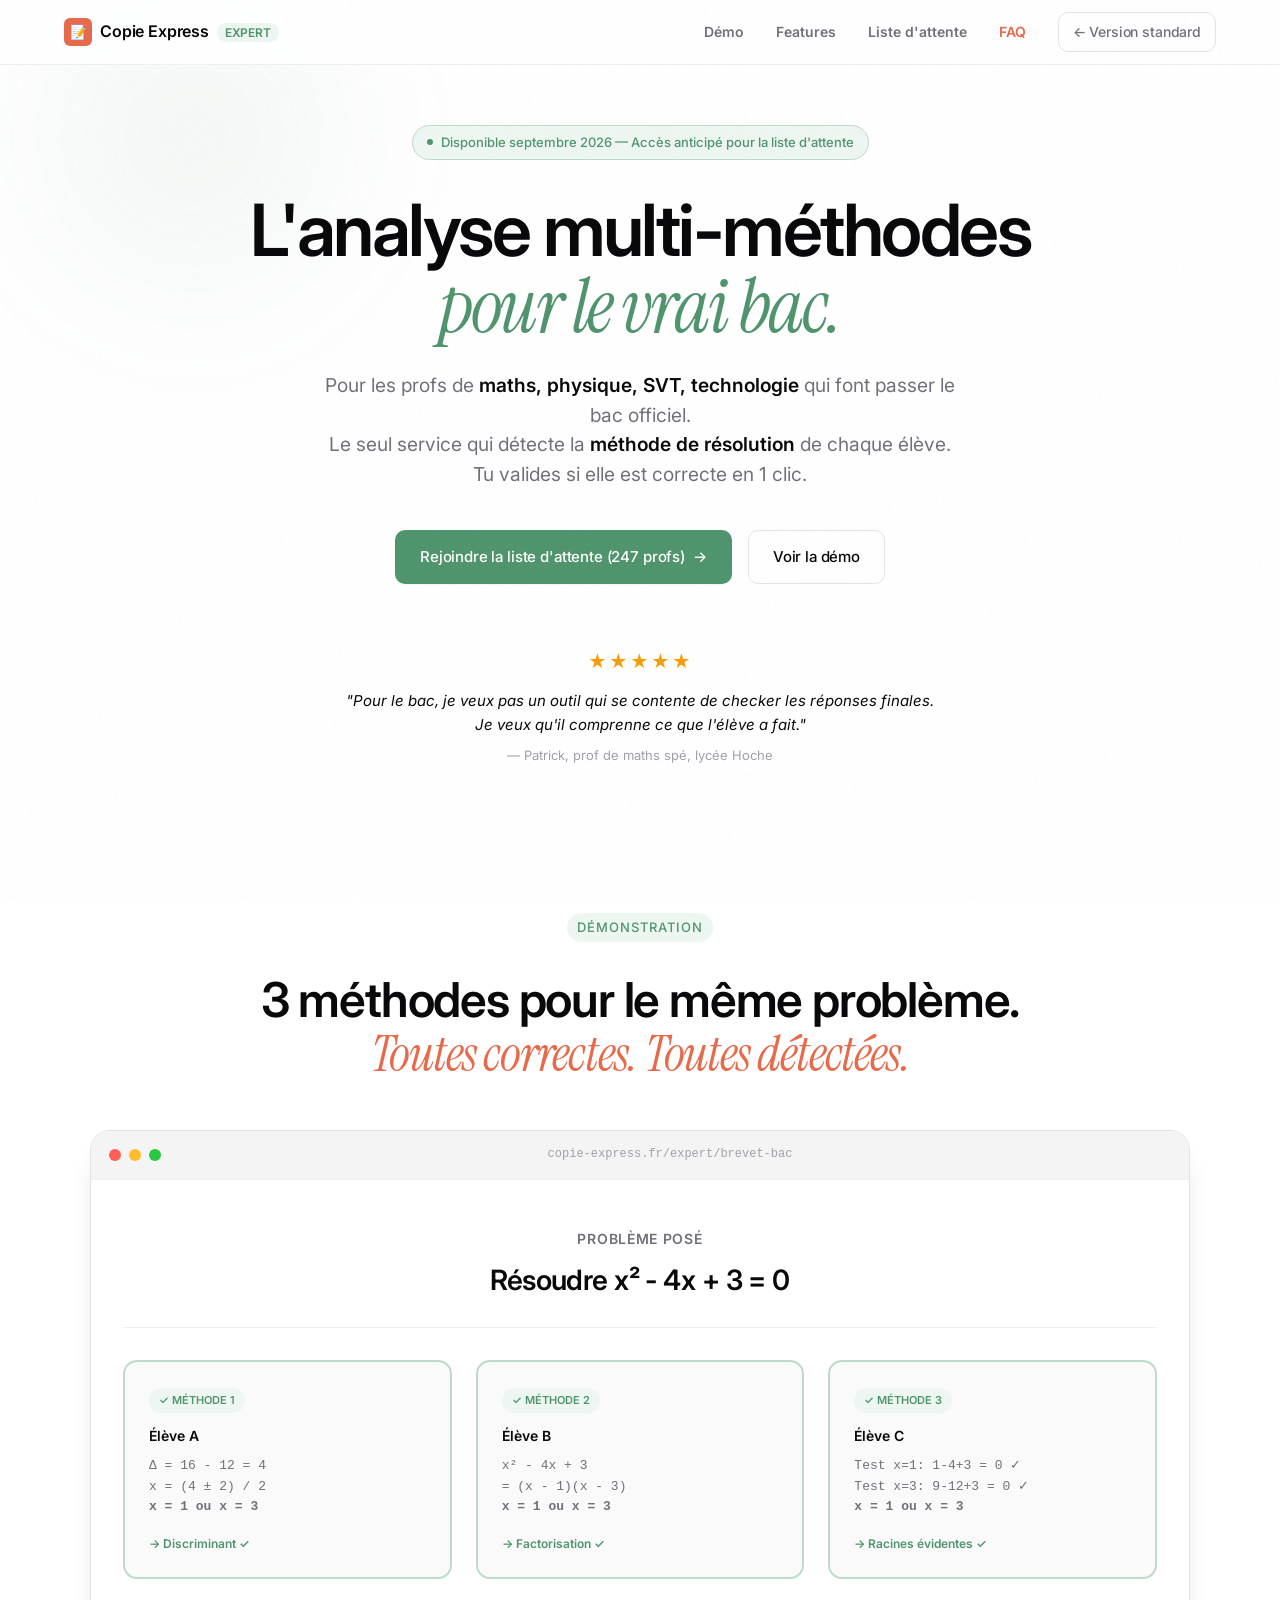
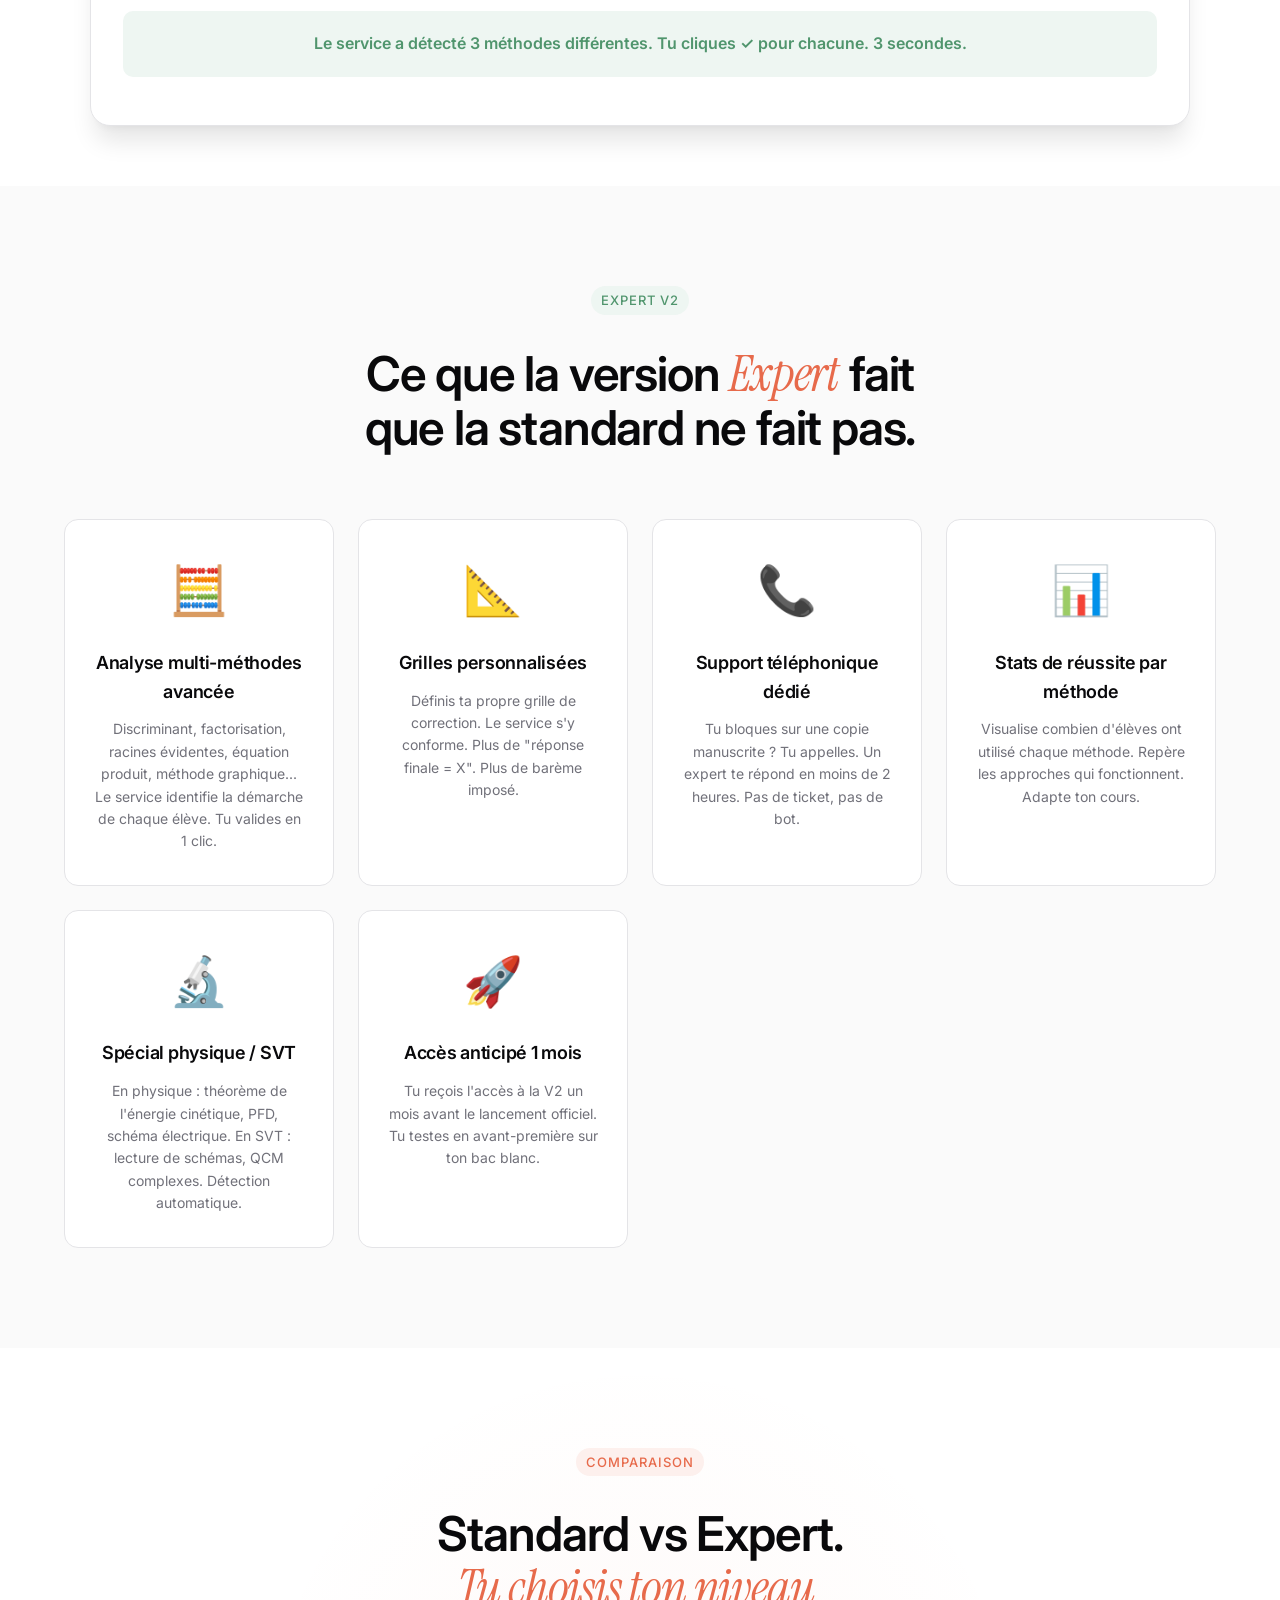
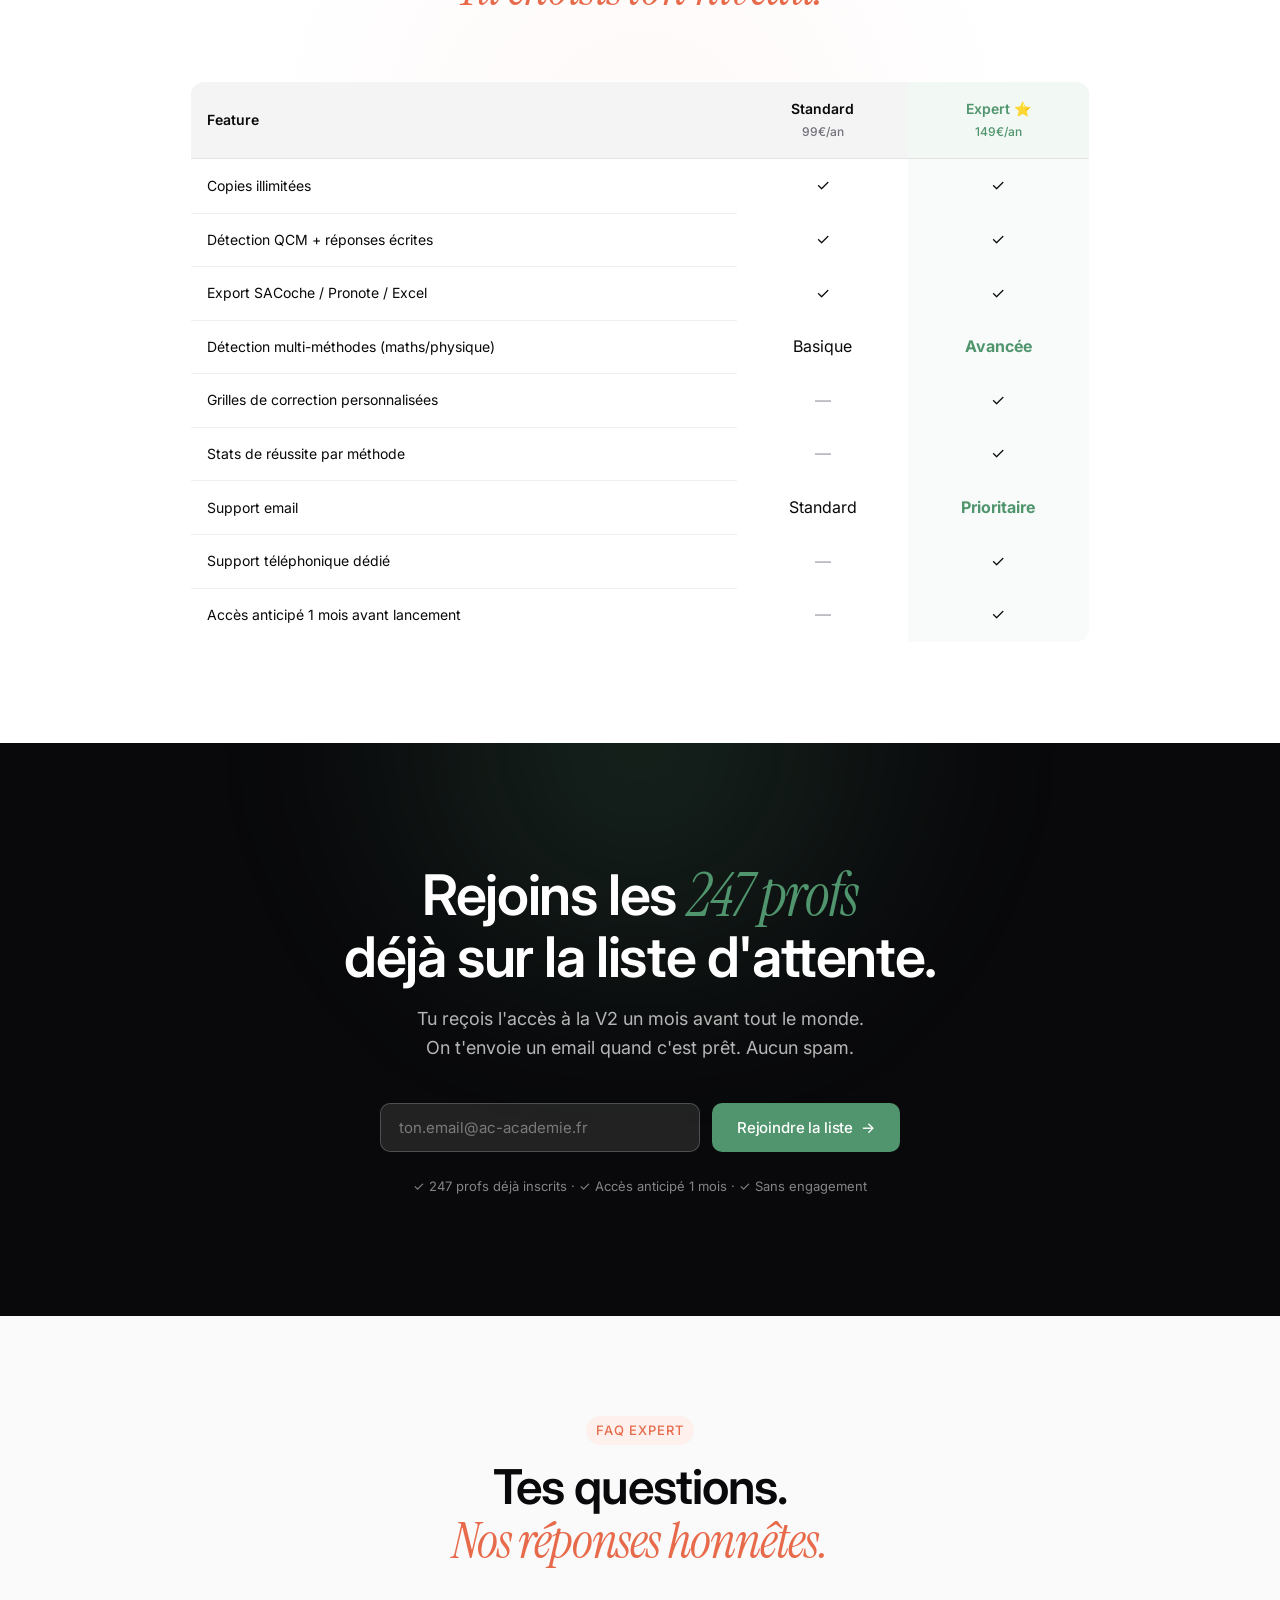
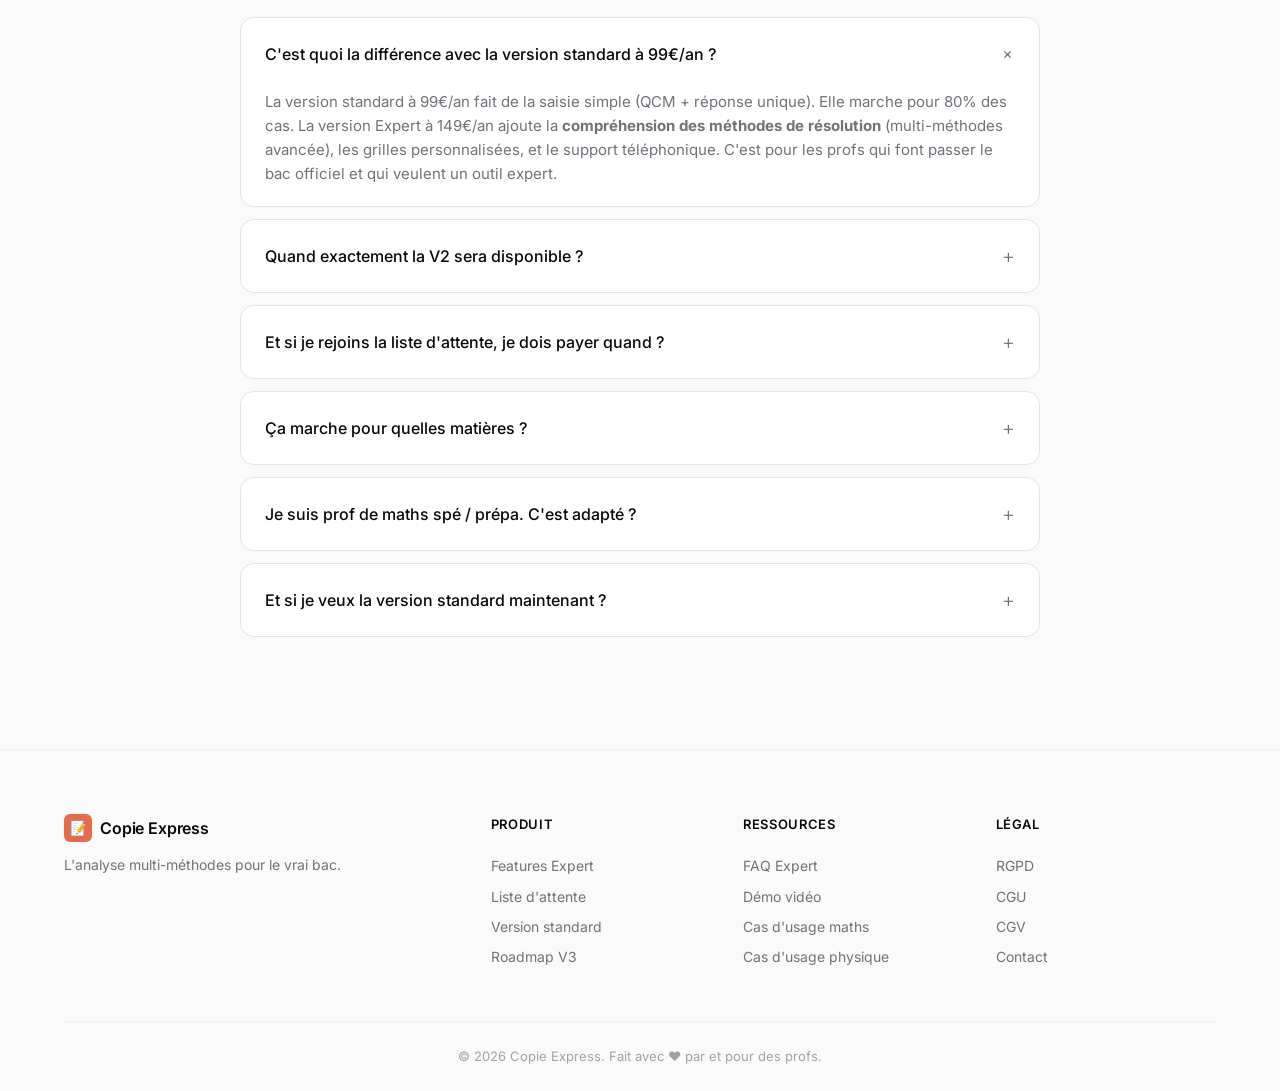
==== docs/expert.html @ bba2b2e8 "VMF complet v2 + LP Expert dédiée (4 points livrés) ## Point 1 — Assets marketing (3 fichiers mis à " ====
<!DOCTYPE html>
<html lang="fr">
<head>
    <meta charset="UTF-8">
    <meta name="viewport" content="width=device-width, initial-scale=1.0">
    <title>Copie Express Expert — Analyse multi-méthodes pour le bac officiel</title>
    <meta name="description" content="L'analyse multi-méthodes pour les profs qui font passer le vrai bac. Disponible septembre 2026. Liste d'attente ouverte.">
    <meta name="theme-color" content="#ffffff">
    <link rel="preconnect" href="https://fonts.googleapis.com">
    <link rel="preconnect" href="https://fonts.gstatic.com" crossorigin>
    <link href="https://fonts.googleapis.com/css2?family=Inter:wght@400;500;600;700&family=Instrument+Serif:ital@0;1&display=swap" rel="stylesheet">
    <link rel="stylesheet" href="styles.css">
</head>
<body>
    <div class="noise-overlay"></div>
    <div class="ambient-glow" style="background: radial-gradient(circle at center, hsl(145 30% 45% / 0.08) 0%, transparent 60%);"></div>

    <!-- ===== NAV ===== -->
    <nav class="nav">
        <div class="container nav-container">
            <a href="index.html" class="nav-logo">
                <span class="logo-mark">📝</span>
                <span>Copie Express <span style="color: hsl(var(--sage)); font-size: 12px; font-weight: 600; padding: 2px 8px; background: hsl(145 30% 95%); border-radius: 999px; margin-left: 4px;">EXPERT</span></span>
            </a>
            <div class="nav-links">
                <a href="#mockup">Démo</a>
                <a href="#features">Features</a>
                <a href="#waitlist">Liste d'attente</a>
                <a href="#faq">FAQ</a>
                <a href="index.html" class="btn btn-secondary btn-sm">← Version standard</a>
            </div>
        </div>
    </nav>

    <!-- ===== HERO ===== -->
    <header class="hero" style="padding: 60px 0 80px;">
        <div class="container">
            <div class="hero-badge reveal" style="background: hsl(145 30% 95%); border-color: hsl(145 30% 80%); color: hsl(var(--sage));">
                <span class="badge-dot" style="background: hsl(var(--sage));"></span>
                <span>Disponible septembre 2026 — Accès anticipé pour la liste d'attente</span>
            </div>

            <h1 class="hero-headline reveal">
                L'analyse multi-méthodes<br>
                <em style="color: hsl(var(--sage));">pour le vrai bac.</em>
            </h1>

            <p class="hero-sub reveal">
                Pour les profs de <strong>maths, physique, SVT, technologie</strong> qui font passer le bac officiel.<br>
                Le seul service qui détecte la <strong>méthode de résolution</strong> de chaque élève.<br>
                Tu valides si elle est correcte en 1 clic.
            </p>

            <div class="hero-actions reveal">
                <a href="#waitlist" class="btn btn-primary btn-lg" style="background: hsl(var(--sage));">
                    Rejoindre la liste d'attente (247 profs)
                    <span class="btn-arrow">→</span>
                </a>
                <a href="#mockup" class="btn btn-secondary btn-lg">
                    Voir la démo
                </a>
            </div>

            <div class="hero-trust reveal">
                <div class="trust-stars">★★★★★</div>
                <p>"Pour le bac, je veux pas un outil qui se contente de checker les réponses finales. Je veux qu'il comprenne ce que l'élève a fait."</p>
                <p class="trust-author">— Patrick, prof de maths spé, lycée Hoche</p>
            </div>
        </div>
    </header>

    <!-- ===== MOCKUP MULTI-MÉTHODES ===== -->
    <section id="mockup" class="hero-visual-section" style="padding: 60px 0;">
        <div class="container">
            <div style="text-align: center; margin-bottom: 48px;">
                <span class="section-label reveal" style="background: hsl(145 30% 95%); color: hsl(var(--sage));">Démonstration</span>
                <h2 class="section-headline reveal" style="margin: 16px auto 0; max-width: 800px;">
                    3 méthodes pour le même problème.<br>
                    <em>Toutes correctes. Toutes détectées.</em>
                </h2>
            </div>

            <!-- Mockup window comparant 3 copies -->
            <div class="reveal" style="max-width: 1100px; margin: 0 auto; background: hsl(var(--bg)); border: 1px solid hsl(var(--border)); border-radius: var(--radius-xl); overflow: hidden; box-shadow: var(--shadow-xl); position: relative;">
                <div class="mockup-bar">
                    <span class="mockup-dot red"></span>
                    <span class="mockup-dot yellow"></span>
                    <span class="mockup-dot green"></span>
                    <span class="mockup-url">copie-express.fr/expert/brevet-bac</span>
                </div>

                <div style="padding: 48px 32px;">
                    <div style="text-align: center; margin-bottom: 32px; padding-bottom: 24px; border-bottom: 1px solid hsl(var(--border-muted));">
                        <div style="font-size: 14px; color: hsl(var(--fg-muted)); margin-bottom: 8px; text-transform: uppercase; letter-spacing: 0.05em; font-weight: 600;">Problème posé</div>
                        <div style="font-size: 28px; font-weight: 600; color: hsl(var(--fg)); letter-spacing: -0.02em;">Résoudre x² - 4x + 3 = 0</div>
                    </div>

                    <div style="display: grid; grid-template-columns: repeat(3, 1fr); gap: 24px;">
                        <!-- Méthode 1 -->
                        <div style="padding: 24px; background: hsl(var(--bg-subtle)); border-radius: var(--radius-lg); border: 2px solid hsl(145 30% 80%);">
                            <div style="display: inline-block; font-size: 11px; font-weight: 600; color: hsl(var(--sage)); background: hsl(145 30% 95%); padding: 4px 10px; border-radius: 999px; margin-bottom: 12px;">✓ MÉTHODE 1</div>
                            <div style="font-size: 14px; font-weight: 600; color: hsl(var(--fg)); margin-bottom: 8px;">Élève A</div>
                            <div style="font-family: 'SF Mono', monospace; font-size: 13px; color: hsl(var(--fg-muted)); line-height: 1.6; margin-bottom: 16px;">
                                Δ = 16 - 12 = 4<br>
                                x = (4 ± 2) / 2<br>
                                <strong>x = 1 ou x = 3</strong>
                            </div>
                            <div style="font-size: 12px; color: hsl(var(--sage)); font-weight: 600;">→ Discriminant ✓</div>
                        </div>

                        <!-- Méthode 2 -->
                        <div style="padding: 24px; background: hsl(var(--bg-subtle)); border-radius: var(--radius-lg); border: 2px solid hsl(145 30% 80%);">
                            <div style="display: inline-block; font-size: 11px; font-weight: 600; color: hsl(var(--sage)); background: hsl(145 30% 95%); padding: 4px 10px; border-radius: 999px; margin-bottom: 12px;">✓ MÉTHODE 2</div>
                            <div style="font-size: 14px; font-weight: 600; color: hsl(var(--fg)); margin-bottom: 8px;">Élève B</div>
                            <div style="font-family: 'SF Mono', monospace; font-size: 13px; color: hsl(var(--fg-muted)); line-height: 1.6; margin-bottom: 16px;">
                                x² - 4x + 3<br>
                                = (x - 1)(x - 3)<br>
                                <strong>x = 1 ou x = 3</strong>
                            </div>
                            <div style="font-size: 12px; color: hsl(var(--sage)); font-weight: 600;">→ Factorisation ✓</div>
                        </div>

                        <!-- Méthode 3 -->
                        <div style="padding: 24px; background: hsl(var(--bg-subtle)); border-radius: var(--radius-lg); border: 2px solid hsl(145 30% 80%);">
                            <div style="display: inline-block; font-size: 11px; font-weight: 600; color: hsl(var(--sage)); background: hsl(145 30% 95%); padding: 4px 10px; border-radius: 999px; margin-bottom: 12px;">✓ MÉTHODE 3</div>
                            <div style="font-size: 14px; font-weight: 600; color: hsl(var(--fg)); margin-bottom: 8px;">Élève C</div>
                            <div style="font-family: 'SF Mono', monospace; font-size: 13px; color: hsl(var(--fg-muted)); line-height: 1.6; margin-bottom: 16px;">
                                Test x=1: 1-4+3 = 0 ✓<br>
                                Test x=3: 9-12+3 = 0 ✓<br>
                                <strong>x = 1 ou x = 3</strong>
                            </div>
                            <div style="font-size: 12px; color: hsl(var(--sage)); font-weight: 600;">→ Racines évidentes ✓</div>
                        </div>
                    </div>

                    <div style="text-align: center; margin-top: 32px; padding: 20px; background: hsl(145 30% 95%); border-radius: var(--radius); color: hsl(var(--sage)); font-weight: 600;">
                        Le service a détecté 3 méthodes différentes. Tu cliques ✓ pour chacune. 3 secondes.
                    </div>
                </div>
            </div>
        </div>
    </section>

    <!-- ===== FEATURES EXPERT ===== -->
    <section id="features" class="benefits" style="background: hsl(var(--bg-subtle));">
        <div class="container">
            <div style="text-align: center; margin-bottom: 64px;">
                <span class="section-label reveal" style="background: hsl(145 30% 95%); color: hsl(var(--sage));">Expert V2</span>
                <h2 class="section-headline reveal" style="margin: 16px auto 0;">
                    Ce que la version <em>Expert</em> fait<br>
                    que la standard ne fait pas.
                </h2>
            </div>

            <div class="benefits-grid">
                <div class="benefit-card reveal">
                    <div class="benefit-emoji">🧮</div>
                    <h3>Analyse multi-méthodes avancée</h3>
                    <p>Discriminant, factorisation, racines évidentes, équation produit, méthode graphique... Le service identifie la démarche de chaque élève. Tu valides en 1 clic.</p>
                </div>

                <div class="benefit-card reveal">
                    <div class="benefit-emoji">📐</div>
                    <h3>Grilles personnalisées</h3>
                    <p>Définis ta propre grille de correction. Le service s'y conforme. Plus de "réponse finale = X". Plus de barème imposé.</p>
                </div>

                <div class="benefit-card reveal">
                    <div class="benefit-emoji">📞</div>
                    <h3>Support téléphonique dédié</h3>
                    <p>Tu bloques sur une copie manuscrite ? Tu appelles. Un expert te répond en moins de 2 heures. Pas de ticket, pas de bot.</p>
                </div>

                <div class="benefit-card reveal">
                    <div class="benefit-emoji">📊</div>
                    <h3>Stats de réussite par méthode</h3>
                    <p>Visualise combien d'élèves ont utilisé chaque méthode. Repère les approches qui fonctionnent. Adapte ton cours.</p>
                </div>

                <div class="benefit-card reveal">
                    <div class="benefit-emoji">🔬</div>
                    <h3>Spécial physique / SVT</h3>
                    <p>En physique : théorème de l'énergie cinétique, PFD, schéma électrique. En SVT : lecture de schémas, QCM complexes. Détection automatique.</p>
                </div>

                <div class="benefit-card reveal">
                    <div class="benefit-emoji">🚀</div>
                    <h3>Accès anticipé 1 mois</h3>
                    <p>Tu reçois l'accès à la V2 un mois avant le lancement officiel. Tu testes en avant-première sur ton bac blanc.</p>
                </div>
            </div>
        </div>
    </section>

    <!-- ===== COMPARAISON ===== -->
    <section class="pricing" style="background: hsl(var(--bg));">
        <div class="container">
            <div style="text-align: center; margin-bottom: 64px;">
                <span class="section-label reveal">Comparaison</span>
                <h2 class="section-headline reveal" style="margin: 16px auto 0;">
                    Standard vs Expert.<br>
                    <em>Tu choisis ton niveau.</em>
                </h2>
            </div>

            <div style="max-width: 900px; margin: 0 auto; overflow-x: auto;">
                <table style="width: 100%; border-collapse: collapse; background: hsl(var(--bg)); border: 1px solid hsl(var(--border)); border-radius: var(--radius-lg); overflow: hidden;">
                    <thead>
                        <tr style="background: hsl(var(--bg-muted));">
                            <th style="padding: 16px; text-align: left; font-size: 14px; font-weight: 600; color: hsl(var(--fg)); border-bottom: 1px solid hsl(var(--border));">Feature</th>
                            <th style="padding: 16px; text-align: center; font-size: 14px; font-weight: 600; color: hsl(var(--fg)); border-bottom: 1px solid hsl(var(--border));">Standard<br><span style="font-size: 12px; color: hsl(var(--fg-muted)); font-weight: 500;">99€/an</span></th>
                            <th style="padding: 16px; text-align: center; font-size: 14px; font-weight: 600; color: hsl(var(--sage)); background: hsl(145 30% 96%); border-bottom: 1px solid hsl(var(--border));">Expert ⭐<br><span style="font-size: 12px; color: hsl(var(--sage)); font-weight: 500;">149€/an</span></th>
                        </tr>
                    </thead>
                    <tbody>
                        <tr><td style="padding: 14px 16px; font-size: 14px; border-bottom: 1px solid hsl(var(--border-muted));">Copies illimitées</td><td style="padding: 14px 16px; text-align: center;">✓</td><td style="padding: 14px 16px; text-align: center; background: hsl(145 30% 98%);">✓</td></tr>
                        <tr><td style="padding: 14px 16px; font-size: 14px; border-bottom: 1px solid hsl(var(--border-muted));">Détection QCM + réponses écrites</td><td style="padding: 14px 16px; text-align: center;">✓</td><td style="padding: 14px 16px; text-align: center; background: hsl(145 30% 98%);">✓</td></tr>
                        <tr><td style="padding: 14px 16px; font-size: 14px; border-bottom: 1px solid hsl(var(--border-muted));">Export SACoche / Pronote / Excel</td><td style="padding: 14px 16px; text-align: center;">✓</td><td style="padding: 14px 16px; text-align: center; background: hsl(145 30% 98%);">✓</td></tr>
                        <tr><td style="padding: 14px 16px; font-size: 14px; border-bottom: 1px solid hsl(var(--border-muted));">Détection multi-méthodes (maths/physique)</td><td style="padding: 14px 16px; text-align: center;">Basique</td><td style="padding: 14px 16px; text-align: center; background: hsl(145 30% 98%);"><strong style="color: hsl(var(--sage));">Avancée</strong></td></tr>
                        <tr><td style="padding: 14px 16px; font-size: 14px; border-bottom: 1px solid hsl(var(--border-muted));">Grilles de correction personnalisées</td><td style="padding: 14px 16px; text-align: center; color: hsl(var(--fg-subtle));">—</td><td style="padding: 14px 16px; text-align: center; background: hsl(145 30% 98%);">✓</td></tr>
                        <tr><td style="padding: 14px 16px; font-size: 14px; border-bottom: 1px solid hsl(var(--border-muted));">Stats de réussite par méthode</td><td style="padding: 14px 16px; text-align: center; color: hsl(var(--fg-subtle));">—</td><td style="padding: 14px 16px; text-align: center; background: hsl(145 30% 98%);">✓</td></tr>
                        <tr><td style="padding: 14px 16px; font-size: 14px; border-bottom: 1px solid hsl(var(--border-muted));">Support email</td><td style="padding: 14px 16px; text-align: center;">Standard</td><td style="padding: 14px 16px; text-align: center; background: hsl(145 30% 98%);"><strong style="color: hsl(var(--sage));">Prioritaire</strong></td></tr>
                        <tr><td style="padding: 14px 16px; font-size: 14px; border-bottom: 1px solid hsl(var(--border-muted));">Support téléphonique dédié</td><td style="padding: 14px 16px; text-align: center; color: hsl(var(--fg-subtle));">—</td><td style="padding: 14px 16px; text-align: center; background: hsl(145 30% 98%);">✓</td></tr>
                        <tr><td style="padding: 14px 16px; font-size: 14px;">Accès anticipé 1 mois avant lancement</td><td style="padding: 14px 16px; text-align: center; color: hsl(var(--fg-subtle));">—</td><td style="padding: 14px 16px; text-align: center; background: hsl(145 30% 98%);">✓</td></tr>
                    </tbody>
                </table>
            </div>
        </div>
    </section>

    <!-- ===== WAITLIST ===== -->
    <section id="waitlist" class="final-cta" style="background: hsl(var(--fg));">
        <div class="cta-glow" style="background: radial-gradient(circle, hsl(var(--sage) / 0.2) 0%, transparent 60%);"></div>
        <div class="container">
            <h2 class="reveal" style="color: hsl(var(--bg));">
                Rejoins les <em style="color: hsl(var(--sage));">247 profs</em><br>
                déjà sur la liste d'attente.
            </h2>
            <p class="cta-sub reveal">
                Tu reçois l'accès à la V2 un mois avant tout le monde.<br>
                On t'envoie un email quand c'est prêt. Aucun spam.
            </p>

            <form class="cta-form reveal" novalidate>
                <input
                    type="email"
                    class="cta-input"
                    placeholder="ton.email@ac-academie.fr"
                    required
                    autocomplete="email"
                >
                <button type="submit" class="btn btn-primary btn-lg" style="background: hsl(var(--sage)); color: white;">
                    Rejoindre la liste
                    <span class="btn-arrow">→</span>
                </button>
            </form>

            <p class="cta-note reveal">
                ✓ 247 profs déjà inscrits · ✓ Accès anticipé 1 mois · ✓ Sans engagement
            </p>
        </div>
    </section>

    <!-- ===== FAQ ===== -->
    <section id="faq" class="faq">
        <div class="container">
            <div style="text-align: center;">
                <span class="section-label reveal">FAQ Expert</span>
                <h2 class="section-headline reveal" style="margin-left: auto; margin-right: auto;">
                    Tes questions.<br>
                    <em>Nos réponses honnêtes.</em>
                </h2>
            </div>

            <div class="faq-list">
                <details class="faq-item reveal" open>
                    <summary>
                        <span>C'est quoi la différence avec la version standard à 99€/an ?</span>
                        <span class="faq-icon">+</span>
                    </summary>
                    <p>
                        La version standard à 99€/an fait de la saisie simple (QCM + réponse unique). Elle marche pour 80% des cas. La version Expert à 149€/an ajoute la <strong>compréhension des méthodes de résolution</strong> (multi-méthodes avancée), les grilles personnalisées, et le support téléphonique. C'est pour les profs qui font passer le bac officiel et qui veulent un outil expert.
                    </p>
                </details>

                <details class="faq-item reveal">
                    <summary>
                        <span>Quand exactement la V2 sera disponible ?</span>
                        <span class="faq-icon">+</span>
                    </summary>
                    <p>
                        <strong>Septembre 2026.</strong> Si tu rejoins la liste d'attente, tu reçois l'accès un mois avant, soit <strong>août 2026</strong>. Ça te laisse le temps de tester sur ton bac blanc de septembre / ta rentrée.
                    </p>
                </details>

                <details class="faq-item reveal">
                    <summary>
                        <span>Et si je rejoins la liste d'attente, je dois payer quand ?</span>
                        <span class="faq-icon">+</span>
                    </summary>
                    <p>
                        Maintenant : <strong>rien du tout.</strong> Tu rejoins la liste gratuitement. On t'envoie un email quand la V2 est prête. Tu décides à ce moment-là si tu prends l'abonnement Expert à 149€/an ou pas. Aucun paiement avant.
                    </p>
                </details>

                <details class="faq-item reveal">
                    <summary>
                        <span>Ça marche pour quelles matières ?</span>
                        <span class="faq-icon">+</span>
                    </summary>
                    <p>
                        <strong>Mathématiques</strong> (tous niveaux, du collège à prépa) — détection du discriminant, factorisation, racines, identité remarquable, méthode graphique.<br>
                        <strong>Physique</strong> (lycée) — PFD, énergie cinétique, schéma électrique, optique géométrique.<br>
                        <strong>SVT</strong> (collège + lycée) — lecture de schémas, QCM complexes, réponses argumentées.<br>
                        <strong>Technologie</strong> (collège) — schéma technique, organigramme.
                    </p>
                </details>

                <details class="faq-item reveal">
                    <summary>
                        <span>Je suis prof de maths spé / prépa. C'est adapté ?</span>
                        <span class="faq-icon">+</span>
                    </summary>
                    <p>
                        La V2 est conçue pour le bac général et technologique. Pour la prépa, les méthodes sont plus pointues (analyse, algèbre linéaire). On est en train de développer une V3 "Prépa" pour 2027. Si t'es intéressé, mentionne-le dans le champ "Académie" du formulaire.
                    </p>
                </details>

                <details class="faq-item reveal">
                    <summary>
                        <span>Et si je veux la version standard maintenant ?</span>
                        <span class="faq-icon">+</span>
                    </summary>
                    <p>
                        La version standard à 99€/an est <strong>disponible maintenant</strong>. Va sur <a href="index.html" style="color: hsl(var(--accent));">la page principale</a> pour tester 10 copies gratuites.
                    </p>
                </details>
            </div>
        </div>
    </section>

    <!-- ===== FOOTER ===== -->
    <footer class="footer">
        <div class="container">
            <div class="footer-container">
                <div class="footer-brand">
                    <a href="index.html" class="nav-logo">
                        <span class="logo-mark">📝</span>
                        <span>Copie Express</span>
                    </a>
                    <p>L'analyse multi-méthodes pour le vrai bac.</p>
                </div>

                <div class="footer-links">
                    <div>
                        <h4>Produit</h4>
                        <a href="#features">Features Expert</a>
                        <a href="#waitlist">Liste d'attente</a>
                        <a href="index.html">Version standard</a>
                        <a href="#">Roadmap V3</a>
                    </div>
                    <div>
                        <h4>Ressources</h4>
                        <a href="#faq">FAQ Expert</a>
                        <a href="#">Démo vidéo</a>
                        <a href="#">Cas d'usage maths</a>
                        <a href="#">Cas d'usage physique</a>
                    </div>
                    <div>
                        <h4>Légal</h4>
                        <a href="#">RGPD</a>
                        <a href="#">CGU</a>
                        <a href="#">CGV</a>
                        <a href="#">Contact</a>
                    </div>
                </div>
            </div>

            <div class="footer-bottom">
                <p>© 2026 Copie Express. Fait avec ❤️ par et pour des profs.</p>
            </div>
        </div>
    </footer>

    <script src="script.js"></script>
</body>
</html>
---- docs/styles.css ----
/* ============================================
   Copie Express — Landing Page
   Design system: shadcn/ui (zinc + Inter + Instrument Serif)
   Premium effects: scroll reveals, noise, radial glows, hover lift
   ============================================ */

:root {
  /* shadcn zinc palette */
  --bg: 0 0% 100%;
  --bg-subtle: 0 0% 98%;
  --bg-muted: 240 5% 96%;
  --border: 240 6% 90%;
  --border-muted: 240 5% 94%;
  --fg: 240 10% 4%;
  --fg-muted: 240 4% 46%;
  --fg-subtle: 240 5% 65%;

  /* Accent — warm, human, feminine (sophisticated cream/rose) */
  --accent: 12 76% 60%;
  --accent-hover: 12 76% 50%;
  --accent-fg: 0 0% 100%;
  --accent-soft: 12 76% 96%;
  --accent-glow: 12 76% 60% / 0.2;

  /* Secondary — sage green for "we got you" feel */
  --sage: 145 30% 45%;
  --sage-soft: 145 30% 95%;

  /* Radii */
  --radius-sm: 6px;
  --radius: 10px;
  --radius-lg: 14px;
  --radius-xl: 20px;

  /* Shadows */
  --shadow-sm: 0 1px 2px 0 rgb(0 0 0 / 0.05);
  --shadow: 0 1px 3px 0 rgb(0 0 0 / 0.08), 0 1px 2px -1px rgb(0 0 0 / 0.06);
  --shadow-md: 0 4px 6px -1px rgb(0 0 0 / 0.08), 0 2px 4px -2px rgb(0 0 0 / 0.05);
  --shadow-lg: 0 10px 15px -3px rgb(0 0 0 / 0.08), 0 4px 6px -4px rgb(0 0 0 / 0.05);
  --shadow-xl: 0 20px 25px -5px rgb(0 0 0 / 0.1), 0 8px 10px -6px rgb(0 0 0 / 0.05);

  /* Motion */
  --ease: cubic-bezier(0.16, 1, 0.3, 1);
  --dur-fast: 150ms;
  --dur: 300ms;
  --dur-slow: 600ms;
}

* {
  box-sizing: border-box;
  margin: 0;
  padding: 0;
}

html {
  scroll-behavior: smooth;
}

body {
  font-family: 'Inter', -apple-system, BlinkMacSystemFont, 'Segoe UI', sans-serif;
  font-size: 16px;
  line-height: 1.6;
  color: hsl(var(--fg));
  background: hsl(var(--bg));
  -webkit-font-smoothing: antialiased;
  -moz-osx-font-smoothing: grayscale;
  overflow-x: hidden;
}

em {
  font-family: 'Instrument Serif', serif;
  font-style: italic;
  font-weight: 400;
}

.container {
  max-width: 1200px;
  margin: 0 auto;
  padding: 0 24px;
  position: relative;
}

/* ============================================
   AMBIENT EFFECTS (noise + glow)
   ============================================ */

.noise-overlay {
  position: fixed;
  inset: 0;
  pointer-events: none;
  z-index: 1000;
  opacity: 0.025;
  background-image: url("data:image/svg+xml,%3Csvg viewBox='0 0 200 200' xmlns='http://www.w3.org/2000/svg'%3E%3Cfilter id='noiseFilter'%3E%3CfeTurbulence type='fractalNoise' baseFrequency='0.9' numOctaves='3' stitchTiles='stitch'/%3E%3C/filter%3E%3Crect width='100%25' height='100%25' filter='url(%23noiseFilter)'/%3E%3C/svg%3E");
  mix-blend-mode: multiply;
}

.ambient-glow {
  position: fixed;
  top: -10%;
  left: -10%;
  width: 50%;
  height: 50%;
  background: radial-gradient(circle at center, hsl(var(--accent) / 0.08) 0%, transparent 60%);
  pointer-events: none;
  z-index: -1;
  filter: blur(40px);
}

/* ============================================
   NAV
   ============================================ */

.nav {
  position: sticky;
  top: 0;
  z-index: 100;
  background: hsl(var(--bg) / 0.85);
  backdrop-filter: saturate(180%) blur(20px);
  -webkit-backdrop-filter: saturate(180%) blur(20px);
  border-bottom: 1px solid hsl(var(--border-muted));
}

.nav-container {
  display: flex;
  align-items: center;
  justify-content: space-between;
  height: 64px;
}

.nav-logo {
  display: flex;
  align-items: center;
  gap: 8px;
  font-weight: 600;
  font-size: 16px;
  text-decoration: none;
  color: hsl(var(--fg));
  letter-spacing: -0.01em;
}

.logo-mark {
  display: inline-flex;
  align-items: center;
  justify-content: center;
  width: 28px;
  height: 28px;
  background: hsl(var(--accent));
  color: hsl(var(--accent-fg));
  border-radius: var(--radius-sm);
  font-size: 14px;
}

.nav-links {
  display: flex;
  align-items: center;
  gap: 32px;
}

.nav-links a {
  font-size: 14px;
  color: hsl(var(--fg-muted));
  text-decoration: none;
  transition: color var(--dur-fast) var(--ease);
}

.nav-links a:hover {
  color: hsl(var(--fg));
}

/* ============================================
   BUTTONS
   ============================================ */

.btn {
  display: inline-flex;
  align-items: center;
  justify-content: center;
  gap: 8px;
  padding: 10px 18px;
  font-size: 14px;
  font-weight: 500;
  font-family: inherit;
  text-decoration: none;
  border: 1px solid transparent;
  border-radius: var(--radius);
  cursor: pointer;
  transition: all var(--dur) var(--ease);
  white-space: nowrap;
  letter-spacing: -0.01em;
}

.btn-primary {
  background: hsl(var(--fg));
  color: hsl(var(--bg));
  box-shadow: var(--shadow-sm);
}

.btn-primary:hover {
  background: hsl(var(--fg) / 0.9);
  transform: translateY(-1px);
  box-shadow: var(--shadow-md);
}

.btn-secondary {
  background: hsl(var(--bg));
  color: hsl(var(--fg));
  border-color: hsl(var(--border));
}

.btn-secondary:hover {
  background: hsl(var(--bg-subtle));
  border-color: hsl(var(--fg-subtle));
  transform: translateY(-1px);
}

.btn-ghost {
  background: transparent;
  color: hsl(var(--fg));
}

.btn-ghost:hover {
  background: hsl(var(--bg-subtle));
}

.btn-sm {
  padding: 8px 14px;
  font-size: 13px;
}

.btn-lg {
  padding: 14px 24px;
  font-size: 15px;
}

.btn-block {
  display: flex;
  width: 100%;
}

.btn-arrow {
  transition: transform var(--dur) var(--ease);
}

.btn:hover .btn-arrow {
  transform: translateX(4px);
}

.play-icon {
  font-size: 10px;
  opacity: 0.7;
}

/* ============================================
   HERO
   ============================================ */

.hero {
  padding: 80px 0 100px;
  text-align: center;
  position: relative;
  overflow: hidden;
}

.hero-badge {
  display: inline-flex;
  align-items: center;
  gap: 8px;
  padding: 6px 14px;
  background: hsl(var(--accent-soft));
  border: 1px solid hsl(var(--accent) / 0.2);
  border-radius: 999px;
  font-size: 13px;
  color: hsl(var(--accent));
  margin-bottom: 32px;
  font-weight: 500;
}

.badge-dot {
  width: 6px;
  height: 6px;
  background: hsl(var(--accent));
  border-radius: 50%;
  animation: pulse 2s ease-in-out infinite;
}

@keyframes pulse {
  0%, 100% { opacity: 1; transform: scale(1); }
  50% { opacity: 0.5; transform: scale(1.2); }
}

.hero-headline {
  font-size: clamp(40px, 7vw, 72px);
  line-height: 1.05;
  font-weight: 600;
  letter-spacing: -0.035em;
  max-width: 900px;
  margin: 0 auto 24px;
  color: hsl(var(--fg));
}

.hero-headline em {
  font-size: 1.05em;
  color: hsl(var(--accent));
}

.hero-sub {
  font-size: clamp(16px, 1.5vw, 20px);
  line-height: 1.55;
  max-width: 640px;
  margin: 0 auto 40px;
  color: hsl(var(--fg-muted));
}

.hero-sub strong {
  color: hsl(var(--fg));
  font-weight: 600;
}

.hero-actions {
  display: flex;
  flex-wrap: wrap;
  gap: 16px;
  justify-content: center;
  margin-bottom: 64px;
}

.hero-trust {
  margin-top: 24px;
}

.trust-stars {
  color: #f59e0b;
  font-size: 18px;
  letter-spacing: 2px;
  margin-bottom: 12px;
}

.hero-trust p {
  font-size: 15px;
  color: hsl(var(--fg));
  font-style: italic;
  max-width: 600px;
  margin: 0 auto 8px;
}

.trust-author {
  font-size: 13px !important;
  color: hsl(var(--fg-subtle)) !important;
  font-style: normal !important;
}

/* Hero visual mockup */
.hero-visual {
  max-width: 900px;
  margin: 60px auto 0;
  position: relative;
}

.mockup-window {
  background: hsl(var(--bg));
  border: 1px solid hsl(var(--border));
  border-radius: var(--radius-xl);
  overflow: hidden;
  box-shadow: var(--shadow-xl);
  position: relative;
  z-index: 2;
}

.mockup-bar {
  display: flex;
  align-items: center;
  gap: 8px;
  padding: 14px 18px;
  background: hsl(var(--bg-muted));
  border-bottom: 1px solid hsl(var(--border-muted));
}

.mockup-dot {
  width: 12px;
  height: 12px;
  border-radius: 50%;
}

.mockup-dot.red { background: #ff5f57; }
.mockup-dot.yellow { background: #febc2e; }
.mockup-dot.green { background: #28c840; }

.mockup-url {
  flex: 1;
  text-align: center;
  font-size: 12px;
  color: hsl(var(--fg-subtle));
  font-family: 'SF Mono', Menlo, Monaco, monospace;
}

.mockup-content {
  padding: 48px 32px;
  display: grid;
  grid-template-columns: repeat(3, 1fr);
  gap: 32px;
  background:
    radial-gradient(circle at 50% 0%, hsl(var(--accent) / 0.04) 0%, transparent 50%),
    hsl(var(--bg));
}

.mockup-stat {
  text-align: center;
}

.stat-number {
  font-size: 56px;
  font-weight: 600;
  letter-spacing: -0.03em;
  line-height: 1;
  margin-bottom: 8px;
  color: hsl(var(--fg));
}

.stat-number.green {
  color: hsl(var(--sage));
}

.stat-label {
  font-size: 13px;
  color: hsl(var(--fg-muted));
  font-weight: 500;
  text-transform: uppercase;
  letter-spacing: 0.05em;
}

.mockup-progress {
  grid-column: 1 / -1;
  margin-top: 16px;
}

.progress-bar {
  height: 8px;
  background: hsl(var(--bg-muted));
  border-radius: 999px;
  overflow: hidden;
  margin-bottom: 12px;
}

.progress-fill {
  height: 100%;
  width: 100%;
  background: linear-gradient(90deg, hsl(var(--accent)), hsl(var(--sage)));
  border-radius: 999px;
  animation: progress 2s var(--ease);
}

@keyframes progress {
  from { width: 0; }
  to { width: 100%; }
}

.progress-label {
  text-align: center;
  font-size: 13px;
  color: hsl(var(--fg-muted));
}

.mockup-glow {
  position: absolute;
  inset: -20%;
  background: radial-gradient(circle at center, hsl(var(--accent) / 0.15) 0%, transparent 60%);
  filter: blur(60px);
  z-index: 1;
  pointer-events: none;
}

/* ============================================
   SOCIAL PROOF BAR
   ============================================ */

.proof-bar {
  padding: 60px 0;
  border-top: 1px solid hsl(var(--border-muted));
  border-bottom: 1px solid hsl(var(--border-muted));
  background: hsl(var(--bg-subtle));
}

.proof-label {
  text-align: center;
  font-size: 13px;
  color: hsl(var(--fg-subtle));
  font-weight: 500;
  text-transform: uppercase;
  letter-spacing: 0.08em;
  margin-bottom: 32px;
}

.proof-stats {
  display: flex;
  justify-content: center;
  align-items: center;
  gap: 48px;
  flex-wrap: wrap;
}

.proof-stat {
  text-align: center;
}

.proof-number {
  font-size: 40px;
  font-weight: 600;
  letter-spacing: -0.03em;
  color: hsl(var(--fg));
  line-height: 1;
  margin-bottom: 8px;
}

.proof-text {
  font-size: 13px;
  color: hsl(var(--fg-muted));
  max-width: 220px;
  margin: 0 auto;
}

.proof-divider {
  width: 1px;
  height: 60px;
  background: hsl(var(--border));
}

/* ============================================
   SECTIONS (common)
   ============================================ */

section {
  padding: 100px 0;
}

.section-label {
  display: inline-block;
  font-size: 13px;
  font-weight: 500;
  color: hsl(var(--accent));
  text-transform: uppercase;
  letter-spacing: 0.08em;
  margin-bottom: 16px;
  padding: 4px 10px;
  background: hsl(var(--accent-soft));
  border-radius: 999px;
}

.section-headline {
  font-size: clamp(32px, 4.5vw, 48px);
  line-height: 1.1;
  font-weight: 600;
  letter-spacing: -0.025em;
  max-width: 800px;
  margin: 0 0 48px;
  color: hsl(var(--fg));
}

.section-headline em {
  color: hsl(var(--accent));
  font-size: 1.05em;
}

/* ============================================
   PROBLEM
   ============================================ */

.problem {
  background: hsl(var(--bg));
}

.problem-grid {
  display: grid;
  grid-template-columns: repeat(auto-fit, minmax(300px, 1fr));
  gap: 24px;
}

.problem-card {
  padding: 32px;
  background: hsl(var(--bg));
  border: 1px solid hsl(var(--border));
  border-radius: var(--radius-lg);
  transition: all var(--dur) var(--ease);
}

.problem-card:hover {
  border-color: hsl(var(--fg-subtle));
  transform: translateY(-2px);
  box-shadow: var(--shadow-md);
}

.problem-icon {
  font-size: 32px;
  margin-bottom: 16px;
  display: inline-flex;
  align-items: center;
  justify-content: center;
  width: 48px;
  height: 48px;
  background: hsl(var(--bg-muted));
  border-radius: var(--radius);
}

.problem-card h3 {
  font-size: 18px;
  font-weight: 600;
  letter-spacing: -0.015em;
  margin-bottom: 12px;
  color: hsl(var(--fg));
}

.problem-card p {
  font-size: 15px;
  color: hsl(var(--fg-muted));
  line-height: 1.6;
}

/* ============================================
   SOLUTION
   ============================================ */

.solution {
  background: hsl(var(--bg-subtle));
  position: relative;
  overflow: hidden;
}

.solution::before {
  content: '';
  position: absolute;
  top: 0;
  right: 0;
  width: 50%;
  height: 50%;
  background: radial-gradient(circle, hsl(var(--accent) / 0.06) 0%, transparent 60%);
  pointer-events: none;
}

.solution-steps {
  display: grid;
  grid-template-columns: repeat(auto-fit, minmax(260px, 1fr));
  gap: 24px;
  margin-bottom: 64px;
}

.step {
  position: relative;
  padding: 32px 28px;
  background: hsl(var(--bg));
  border: 1px solid hsl(var(--border));
  border-radius: var(--radius-lg);
  transition: all var(--dur) var(--ease);
}

.step:hover {
  transform: translateY(-2px);
  box-shadow: var(--shadow-md);
}

.step-number {
  display: inline-block;
  font-size: 13px;
  font-weight: 600;
  color: hsl(var(--accent));
  background: hsl(var(--accent-soft));
  padding: 4px 10px;
  border-radius: 999px;
  margin-bottom: 16px;
  font-feature-settings: "tnum";
}

.step h3 {
  font-size: 18px;
  font-weight: 600;
  letter-spacing: -0.015em;
  margin-bottom: 12px;
  color: hsl(var(--fg));
}

.step p {
  font-size: 15px;
  color: hsl(var(--fg-muted));
  line-height: 1.6;
}

.solution-callout {
  max-width: 720px;
  margin: 0 auto;
  padding: 48px 40px;
  background: linear-gradient(135deg, hsl(var(--accent) / 0.08), hsl(var(--accent) / 0.02));
  border: 1px solid hsl(var(--accent) / 0.2);
  border-radius: var(--radius-xl);
  text-align: center;
  position: relative;
  overflow: hidden;
}

.solution-callout::before {
  content: '';
  position: absolute;
  inset: 0;
  background: radial-gradient(circle at 50% 50%, hsl(var(--accent) / 0.1) 0%, transparent 70%);
  pointer-events: none;
}

.callout-icon {
  font-size: 32px;
  margin-bottom: 12px;
  position: relative;
}

.callout-text {
  font-size: 32px;
  font-weight: 600;
  letter-spacing: -0.025em;
  color: hsl(var(--fg));
  margin-bottom: 8px;
  position: relative;
}

.callout-sub {
  font-size: 16px;
  color: hsl(var(--fg-muted));
  position: relative;
}

/* ============================================
   BENEFITS
   ============================================ */

.benefits {
  background: hsl(var(--bg));
}

.benefits-grid {
  display: grid;
  grid-template-columns: repeat(auto-fit, minmax(240px, 1fr));
  gap: 24px;
}

.benefit-card {
  padding: 32px 28px;
  background: hsl(var(--bg));
  border: 1px solid hsl(var(--border));
  border-radius: var(--radius-lg);
  text-align: center;
  transition: all var(--dur) var(--ease);
}

.benefit-card:hover {
  transform: translateY(-4px);
  box-shadow: var(--shadow-lg);
  border-color: hsl(var(--accent) / 0.3);
}

.benefit-emoji {
  font-size: 48px;
  margin-bottom: 20px;
  display: inline-block;
  transition: transform var(--dur) var(--ease);
}

.benefit-card:hover .benefit-emoji {
  transform: scale(1.1);
}

.benefit-card h3 {
  font-size: 18px;
  font-weight: 600;
  letter-spacing: -0.015em;
  margin-bottom: 12px;
  color: hsl(var(--fg));
}

.benefit-card p {
  font-size: 14px;
  color: hsl(var(--fg-muted));
  line-height: 1.6;
}

/* ============================================
   TESTIMONIALS
   ============================================ */

.testimonials {
  background: hsl(var(--bg-subtle));
}

.testimonial-grid {
  display: grid;
  grid-template-columns: repeat(auto-fit, minmax(320px, 1fr));
  gap: 24px;
}

.testimonial-card {
  padding: 32px;
  background: hsl(var(--bg));
  border: 1px solid hsl(var(--border));
  border-radius: var(--radius-lg);
  transition: all var(--dur) var(--ease);
}

.testimonial-card:hover {
  transform: translateY(-2px);
  box-shadow: var(--shadow-md);
}

.testimonial-stars {
  color: #f59e0b;
  font-size: 14px;
  letter-spacing: 2px;
  margin-bottom: 16px;
}

.testimonial-card blockquote {
  font-size: 16px;
  line-height: 1.6;
  color: hsl(var(--fg));
  margin-bottom: 24px;
  font-style: italic;
}

.testimonial-author {
  display: flex;
  align-items: center;
  gap: 12px;
}

.author-avatar {
  width: 40px;
  height: 40px;
  background: linear-gradient(135deg, hsl(var(--accent)), hsl(var(--sage)));
  color: hsl(var(--accent-fg));
  border-radius: 50%;
  display: flex;
  align-items: center;
  justify-content: center;
  font-weight: 600;
  font-size: 16px;
}

.author-name {
  font-size: 14px;
  font-weight: 600;
  color: hsl(var(--fg));
}

.author-meta {
  font-size: 13px;
  color: hsl(var(--fg-muted));
}

/* ============================================
   PRICING
   ============================================ */

.pricing {
  background: hsl(var(--bg));
  position: relative;
  overflow: hidden;
}

.pricing::before {
  content: '';
  position: absolute;
  top: 0;
  left: 50%;
  transform: translateX(-50%);
  width: 80%;
  height: 80%;
  background: radial-gradient(circle, hsl(var(--accent) / 0.04) 0%, transparent 60%);
  pointer-events: none;
}

.pricing-sub {
  font-size: 18px;
  color: hsl(var(--fg-muted));
  max-width: 640px;
  margin: 0 0 64px;
}

.pricing-grid {
  display: grid;
  grid-template-columns: repeat(auto-fit, minmax(280px, 1fr));
  gap: 24px;
  max-width: 1100px;
  margin: 0 auto;
}

.pricing-card {
  position: relative;
  padding: 36px 32px;
  background: hsl(var(--bg));
  border: 1px solid hsl(var(--border));
  border-radius: var(--radius-lg);
  transition: all var(--dur) var(--ease);
}

.pricing-card:hover {
  transform: translateY(-4px);
  box-shadow: var(--shadow-lg);
}

.pricing-card-featured {
  background: linear-gradient(180deg, hsl(var(--accent-soft)) 0%, hsl(var(--bg)) 100%);
  border-color: hsl(var(--accent) / 0.3);
  box-shadow: var(--shadow-md);
}

.pricing-card-featured:hover {
  box-shadow: var(--shadow-xl);
  border-color: hsl(var(--accent) / 0.5);
}

.pricing-badge {
  position: absolute;
  top: -12px;
  left: 50%;
  transform: translateX(-50%);
  background: hsl(var(--accent));
  color: hsl(var(--accent-fg));
  font-size: 12px;
  font-weight: 600;
  padding: 4px 12px;
  border-radius: 999px;
  white-space: nowrap;
}

.pricing-tier {
  font-size: 14px;
  font-weight: 600;
  color: hsl(var(--fg-muted));
  text-transform: uppercase;
  letter-spacing: 0.05em;
  margin-bottom: 16px;
}

.pricing-price {
  display: flex;
  align-items: baseline;
  gap: 4px;
  margin-bottom: 12px;
}

.price-amount {
  font-size: 56px;
  font-weight: 600;
  letter-spacing: -0.03em;
  color: hsl(var(--fg));
  line-height: 1;
}

.price-amount.custom {
  font-size: 32px;
}

.price-period {
  font-size: 16px;
  color: hsl(var(--fg-muted));
  font-weight: 500;
}

.pricing-desc {
  font-size: 14px;
  color: hsl(var(--fg-muted));
  margin-bottom: 24px;
  line-height: 1.5;
}

.pricing-features {
  list-style: none;
  margin-bottom: 32px;
}

.pricing-features li {
  font-size: 14px;
  color: hsl(var(--fg));
  padding: 8px 0;
  border-bottom: 1px solid hsl(var(--border-muted));
}

.pricing-features li:last-child {
  border-bottom: none;
}

.pricing-reassurance {
  text-align: center;
  margin-top: 48px;
  font-size: 14px;
  color: hsl(var(--fg-muted));
  display: flex;
  justify-content: center;
  align-items: center;
  gap: 12px;
  flex-wrap: wrap;
}

.pricing-reassurance .dot {
  color: hsl(var(--fg-subtle));
}

/* ============================================
   FAQ
   ============================================ */

.faq {
  background: hsl(var(--bg-subtle));
}

.faq-list {
  max-width: 800px;
  margin: 0 auto;
}

.faq-item {
  background: hsl(var(--bg));
  border: 1px solid hsl(var(--border));
  border-radius: var(--radius-lg);
  margin-bottom: 12px;
  overflow: hidden;
  transition: all var(--dur) var(--ease);
}

.faq-item:hover {
  border-color: hsl(var(--fg-subtle));
}

.faq-item summary {
  display: flex;
  align-items: center;
  justify-content: space-between;
  padding: 20px 24px;
  font-size: 16px;
  font-weight: 500;
  color: hsl(var(--fg));
  cursor: pointer;
  user-select: none;
  list-style: none;
}

.faq-item summary::-webkit-details-marker {
  display: none;
}

.faq-icon {
  font-size: 20px;
  font-weight: 300;
  color: hsl(var(--fg-muted));
  transition: transform var(--dur) var(--ease);
}

.faq-item[open] .faq-icon {
  transform: rotate(45deg);
}

.faq-item p {
  padding: 0 24px 20px;
  font-size: 15px;
  color: hsl(var(--fg-muted));
  line-height: 1.6;
}

/* ============================================
   FINAL CTA
   ============================================ */

.final-cta {
  padding: 120px 0;
  background: hsl(var(--fg));
  color: hsl(var(--bg));
  text-align: center;
  position: relative;
  overflow: hidden;
}

.cta-glow {
  position: absolute;
  top: -50%;
  left: 50%;
  transform: translateX(-50%);
  width: 80%;
  height: 100%;
  background: radial-gradient(circle, hsl(var(--accent) / 0.2) 0%, transparent 60%);
  filter: blur(60px);
  pointer-events: none;
}

.final-cta h2 {
  font-size: clamp(36px, 5vw, 56px);
  line-height: 1.1;
  font-weight: 600;
  letter-spacing: -0.025em;
  margin-bottom: 16px;
  position: relative;
}

.final-cta h2 em {
  color: hsl(var(--accent));
  font-size: 1.05em;
}

.cta-sub {
  font-size: 18px;
  color: hsl(var(--bg) / 0.7);
  margin-bottom: 40px;
  position: relative;
}

.cta-form {
  display: flex;
  gap: 12px;
  max-width: 520px;
  margin: 0 auto 24px;
  position: relative;
}

.cta-input {
  flex: 1;
  padding: 14px 18px;
  font-size: 15px;
  font-family: inherit;
  background: hsl(var(--bg) / 0.1);
  border: 1px solid hsl(var(--bg) / 0.2);
  border-radius: var(--radius);
  color: hsl(var(--bg));
  transition: all var(--dur) var(--ease);
}

.cta-input::placeholder {
  color: hsl(var(--bg) / 0.4);
}

.cta-input:focus {
  outline: none;
  background: hsl(var(--bg) / 0.15);
  border-color: hsl(var(--accent));
  box-shadow: 0 0 0 3px hsl(var(--accent) / 0.2);
}

.cta-note {
  font-size: 13px;
  color: hsl(var(--bg) / 0.5);
  position: relative;
}

.final-cta .btn-primary {
  background: hsl(var(--bg));
  color: hsl(var(--fg));
}

.final-cta .btn-primary:hover {
  background: hsl(var(--bg) / 0.9);
}

/* ============================================
   FOOTER
   ============================================ */

.footer {
  padding: 64px 0 24px;
  background: hsl(var(--bg-subtle));
  border-top: 1px solid hsl(var(--border-muted));
}

.footer-container {
  display: grid;
  grid-template-columns: 1fr 2fr;
  gap: 64px;
  margin-bottom: 48px;
}

.footer-brand p {
  font-size: 14px;
  color: hsl(var(--fg-muted));
  margin-top: 12px;
}

.footer-links {
  display: grid;
  grid-template-columns: repeat(3, 1fr);
  gap: 32px;
}

.footer-links h4 {
  font-size: 13px;
  font-weight: 600;
  color: hsl(var(--fg));
  text-transform: uppercase;
  letter-spacing: 0.05em;
  margin-bottom: 16px;
}

.footer-links a {
  display: block;
  font-size: 14px;
  color: hsl(var(--fg-muted));
  text-decoration: none;
  padding: 4px 0;
  transition: color var(--dur-fast) var(--ease);
}

.footer-links a:hover {
  color: hsl(var(--fg));
}

.footer-bottom {
  padding-top: 24px;
  border-top: 1px solid hsl(var(--border-muted));
  text-align: center;
}

.footer-bottom p {
  font-size: 13px;
  color: hsl(var(--fg-subtle));
}

/* ============================================
   SCROLL REVEALS
   ============================================ */

.reveal {
  opacity: 0;
  transform: translateY(20px);
  transition: opacity var(--dur-slow) var(--ease), transform var(--dur-slow) var(--ease);
}

.reveal.visible {
  opacity: 1;
  transform: translateY(0);
}

/* Stagger delays */
.reveal:nth-child(1) { transition-delay: 0ms; }
.reveal:nth-child(2) { transition-delay: 80ms; }
.reveal:nth-child(3) { transition-delay: 160ms; }
.reveal:nth-child(4) { transition-delay: 240ms; }
.reveal:nth-child(5) { transition-delay: 320ms; }
.reveal:nth-child(6) { transition-delay: 400ms; }

/* ============================================
   RESPONSIVE
   ============================================ */

@media (max-width: 768px) {
  .container {
    padding: 0 20px;
  }

  .nav-links {
    display: none;
  }

  .hero {
    padding: 60px 0 80px;
  }

  .hero-actions {
    flex-direction: column;
    align-items: stretch;
  }

  .hero-actions .btn {
    width: 100%;
  }

  .mockup-content {
    grid-template-columns: 1fr;
    padding: 32px 20px;
    gap: 24px;
  }

  .stat-number {
    font-size: 40px;
  }

  .proof-stats {
    flex-direction: column;
    gap: 24px;
  }

  .proof-divider {
    width: 60px;
    height: 1px;
  }

  section {
    padding: 64px 0;
  }

  .footer-container {
    grid-template-columns: 1fr;
    gap: 32px;
  }

  .footer-links {
    grid-template-columns: 1fr;
    gap: 24px;
  }

  .cta-form {
    flex-direction: column;
  }

  .pricing-card-featured {
    order: -1;
  }

  .pricing-card {
    padding: 28px 24px;
  }

  .price-amount {
    font-size: 44px;
  }
}

@media (max-width: 480px) {
  .hero-headline {
    font-size: 36px;
  }

  .section-headline {
    font-size: 28px;
  }

  .testimonial-card,
  .problem-card,
  .step,
  .benefit-card {
    padding: 24px 20px;
  }
}
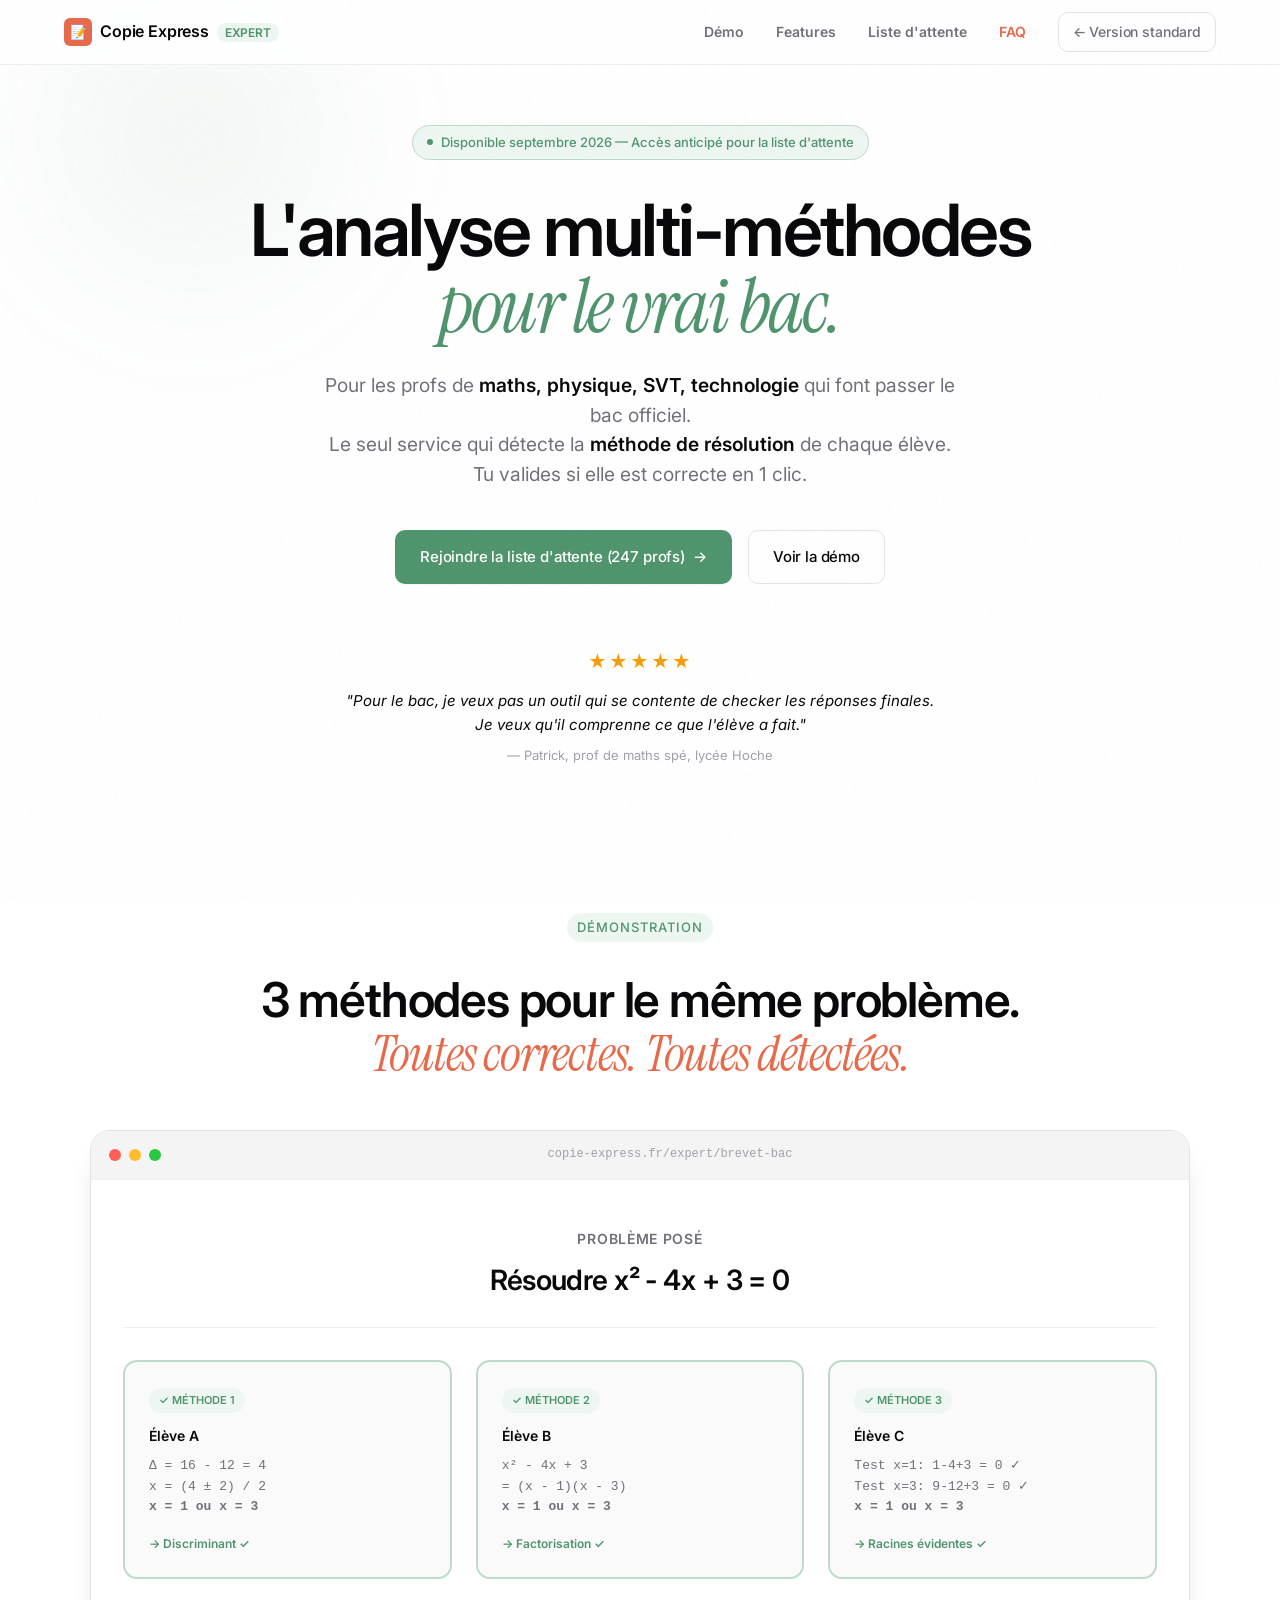
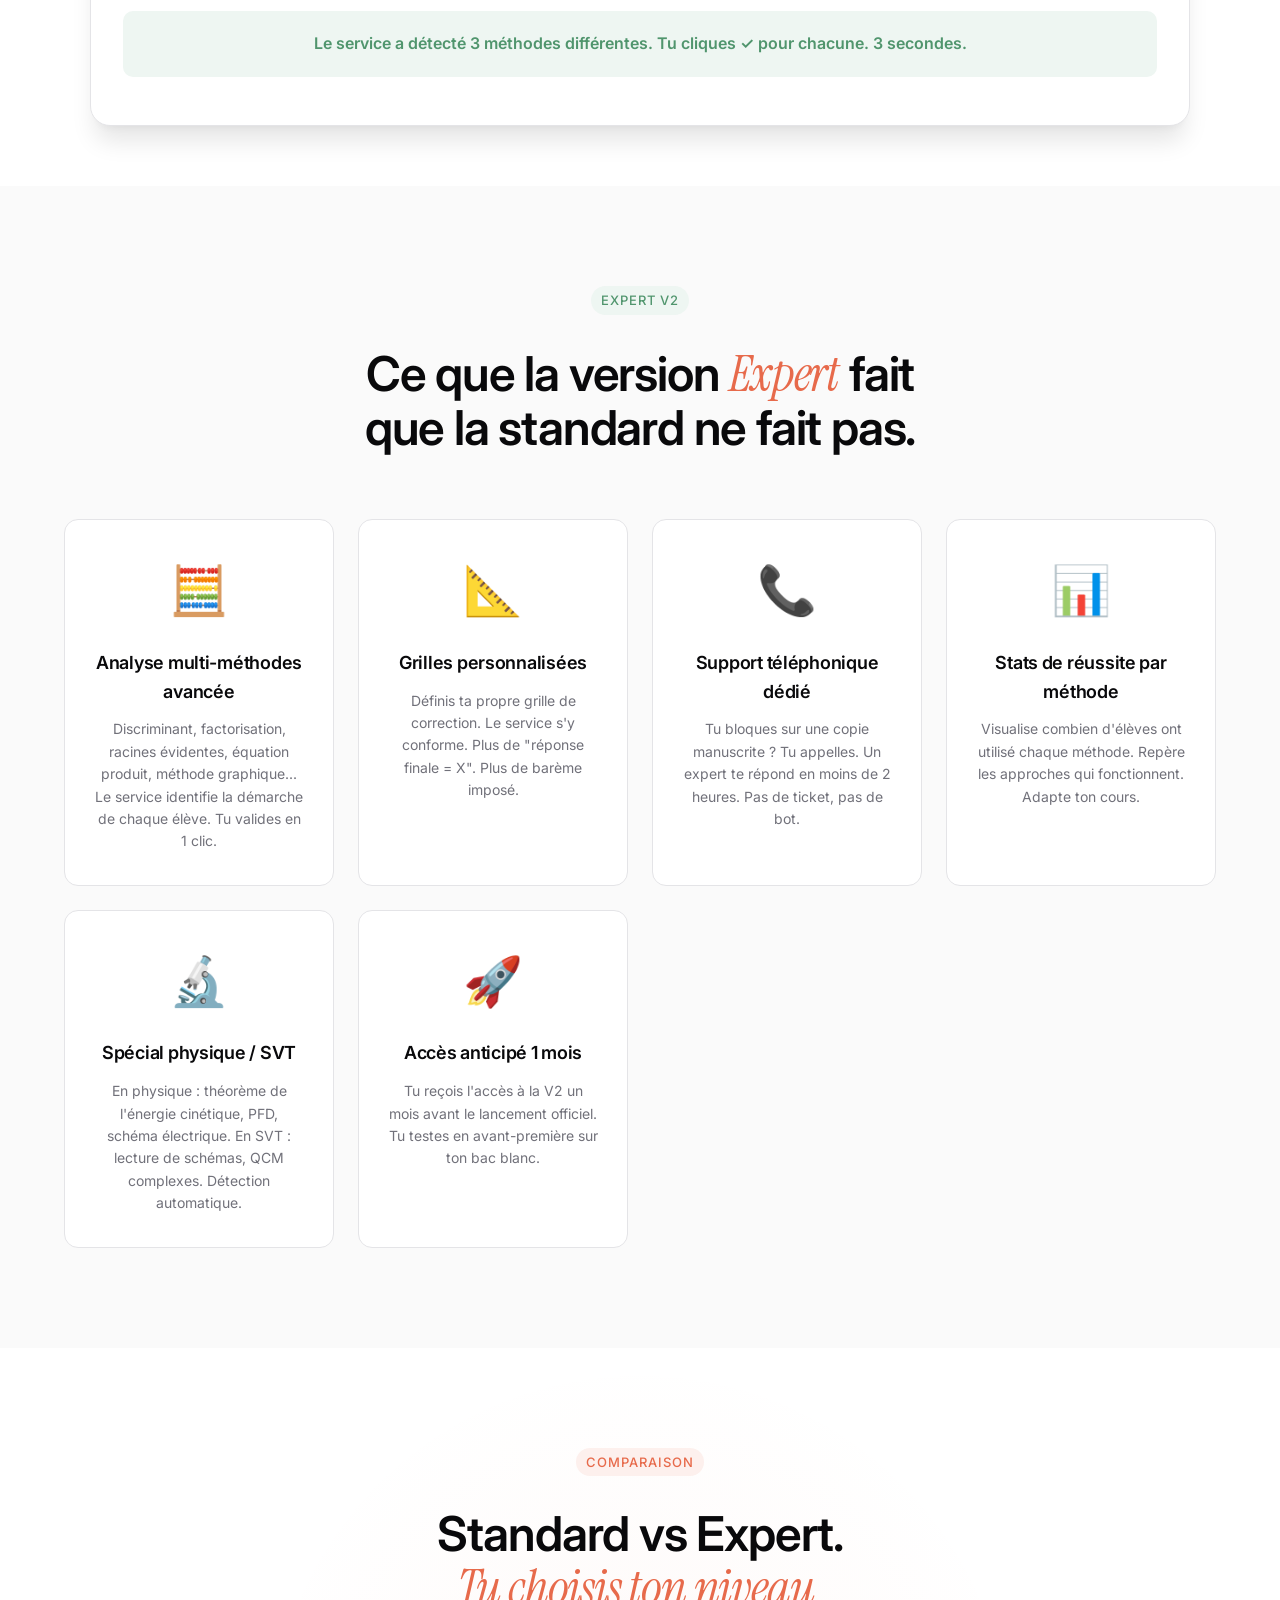
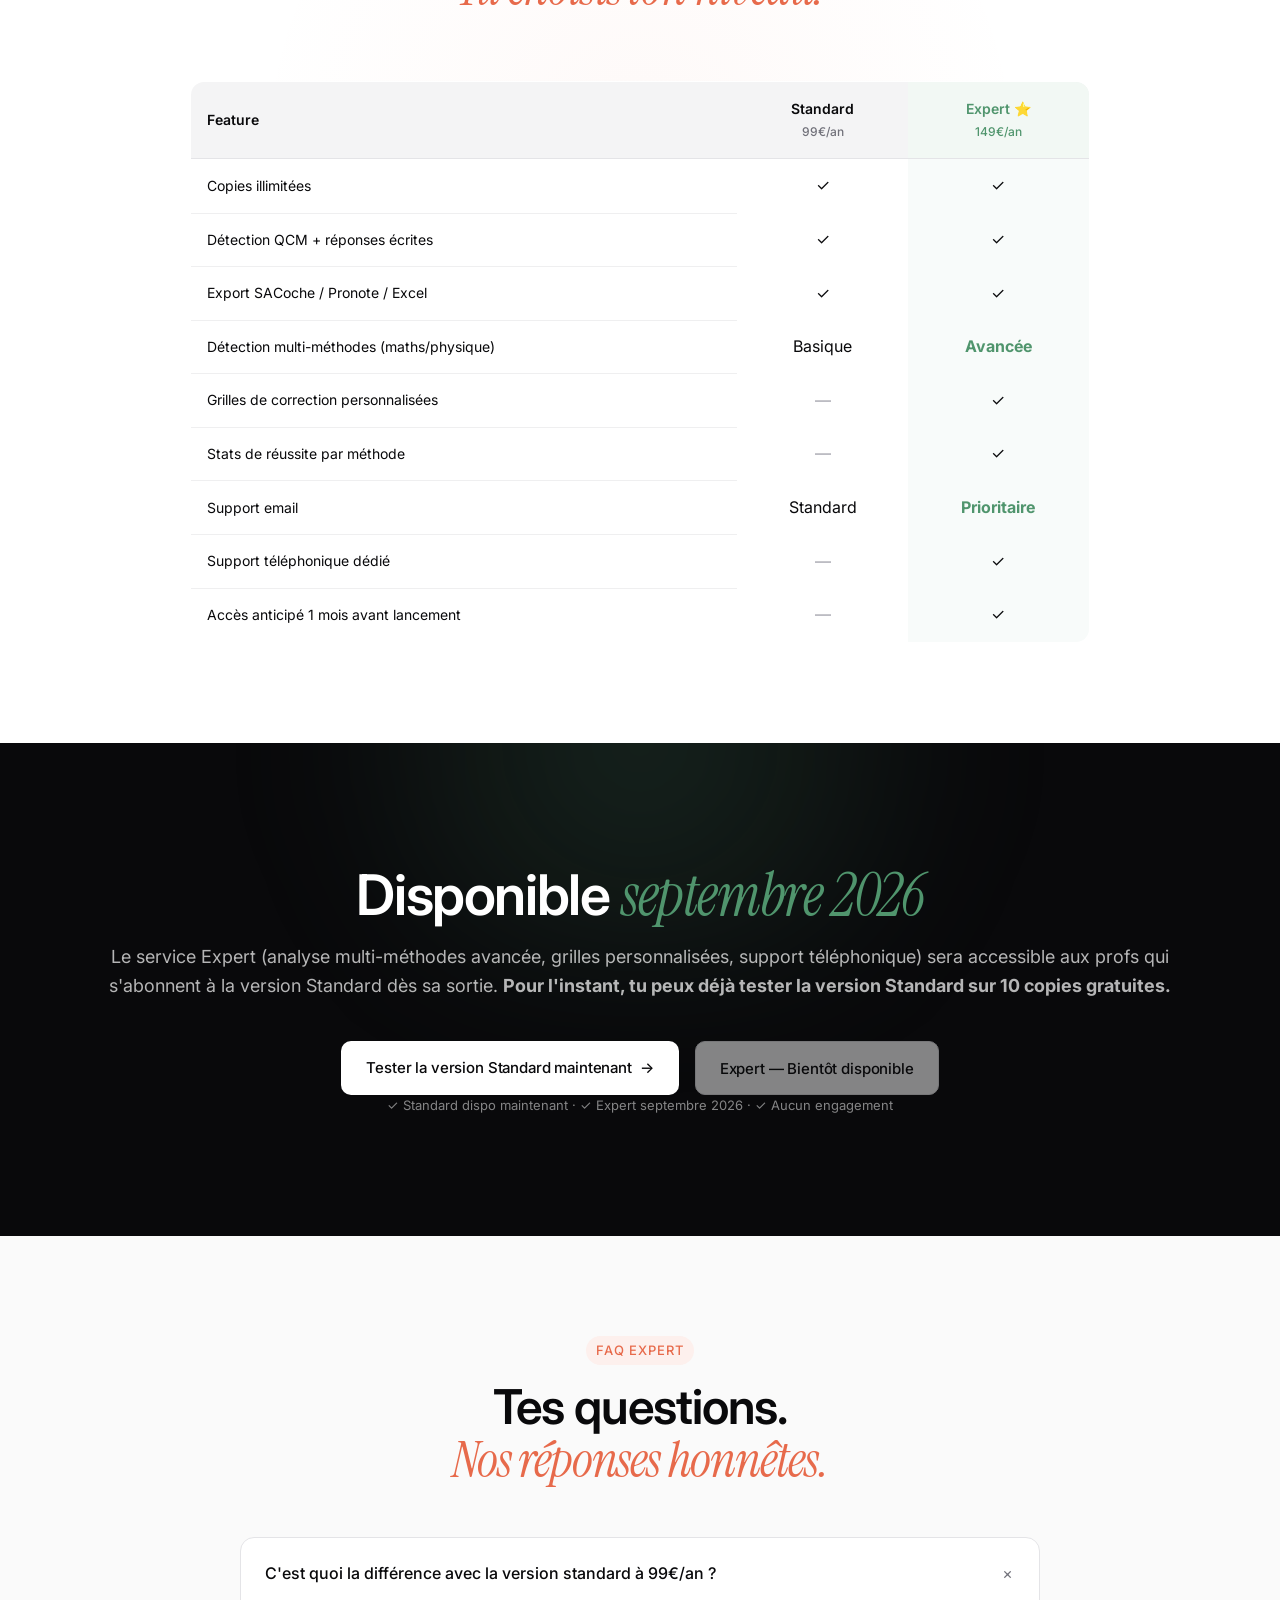
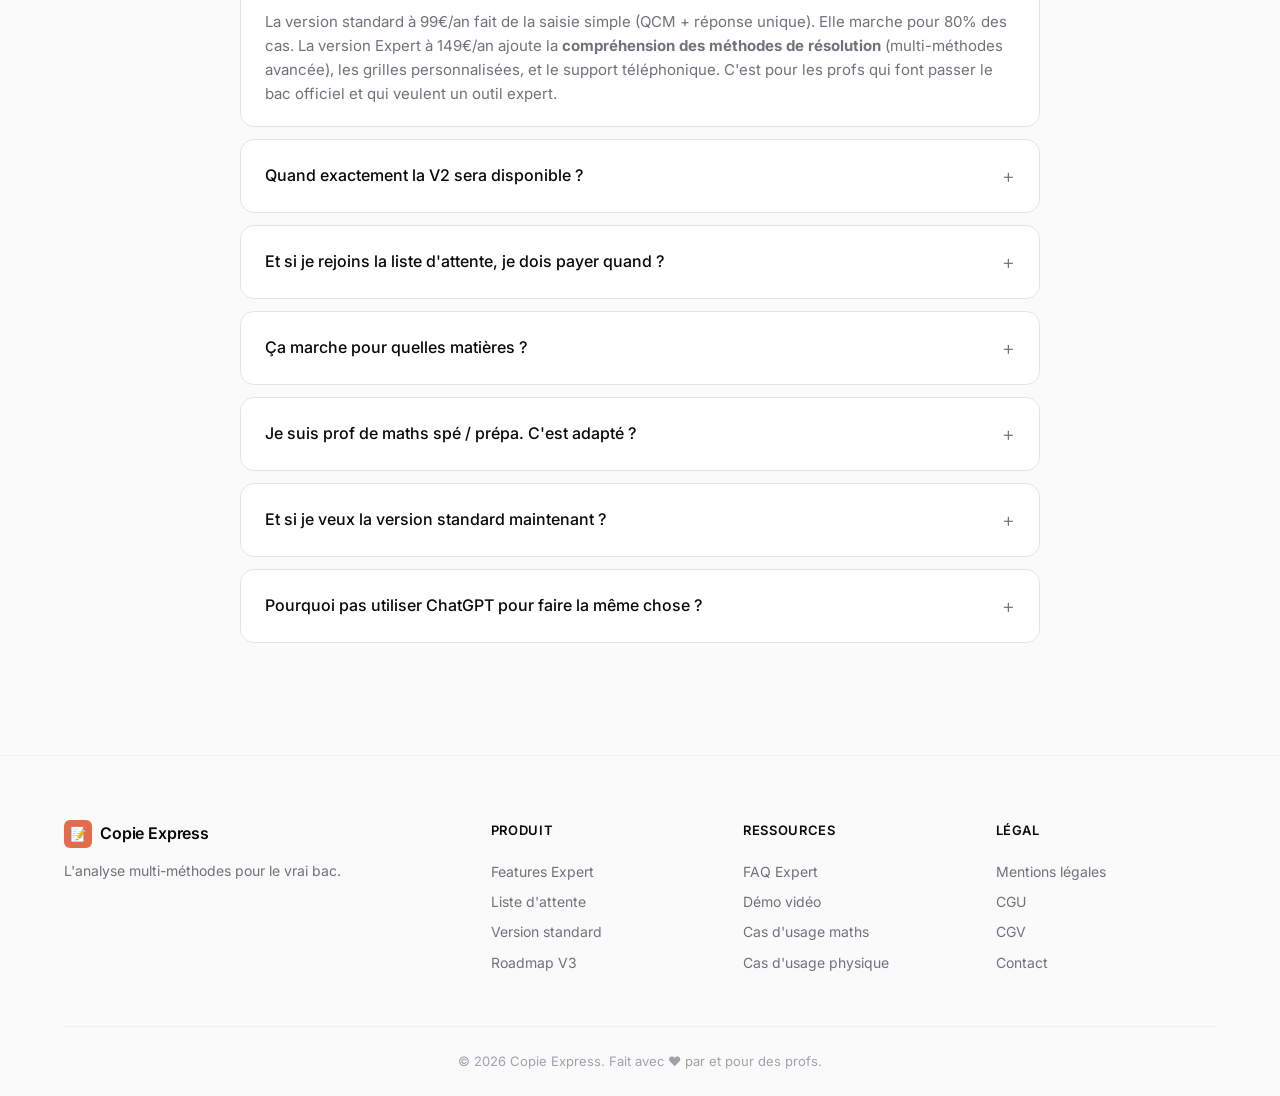
==== commit 15277efe: "CGU/CGV + FAQ ChatGPT + bouton LP2 Expert (3 actions livrées) ## 1. Pages juridiques complètes (3 no" ====
--- a/docs/expert.html
+++ b/docs/expert.html
@@ -233,30 +233,24 @@
         <div class="cta-glow" style="background: radial-gradient(circle, hsl(var(--sage) / 0.2) 0%, transparent 60%);"></div>
         <div class="container">
             <h2 class="reveal" style="color: hsl(var(--bg));">
-                Rejoins les <em style="color: hsl(var(--sage));">247 profs</em><br>
-                déjà sur la liste d'attente.
+                Disponible <em style="color: hsl(var(--sage));">septembre 2026</em>
             </h2>
             <p class="cta-sub reveal">
-                Tu reçois l'accès à la V2 un mois avant tout le monde.<br>
-                On t'envoie un email quand c'est prêt. Aucun spam.
+                Le service Expert (analyse multi-méthodes avancée, grilles personnalisées, support téléphonique) sera accessible aux profs qui s'abonnent à la version Standard dès sa sortie. <strong>Pour l'instant, tu peux déjà tester la version Standard sur 10 copies gratuites.</strong>
             </p>
 
-            <form class="cta-form reveal" novalidate>
-                <input
-                    type="email"
-                    class="cta-input"
-                    placeholder="ton.email@ac-academie.fr"
-                    required
-                    autocomplete="email"
-                >
-                <button type="submit" class="btn btn-primary btn-lg" style="background: hsl(var(--sage)); color: white;">
-                    Rejoindre la liste
+            <div class="reveal" style="display: flex; gap: 16px; justify-content: center; flex-wrap: wrap; margin-top: 24px;">
+                <a href="index.html#trial" class="btn btn-primary btn-lg">
+                    Tester la version Standard maintenant
                     <span class="btn-arrow">→</span>
+                </a>
+                <button class="btn btn-secondary btn-lg" disabled style="opacity: 0.5; cursor: not-allowed;">
+                    Expert — Bientôt disponible
                 </button>
-            </form>
+            </div>
 
             <p class="cta-note reveal">
-                ✓ 247 profs déjà inscrits · ✓ Accès anticipé 1 mois · ✓ Sans engagement
+                ✓ Standard dispo maintenant · ✓ Expert septembre 2026 · ✓ Aucun engagement
             </p>
         </div>
     </section>
@@ -333,6 +327,22 @@
                     </summary>
                     <p>
                         La version standard à 99€/an est <strong>disponible maintenant</strong>. Va sur <a href="index.html" style="color: hsl(var(--accent));">la page principale</a> pour tester 10 copies gratuites.
+                    </p>
+                </details>
+
+                <details class="faq-item reveal">
+                    <summary>
+                        <span>Pourquoi pas utiliser ChatGPT pour faire la même chose ?</span>
+                        <span class="faq-icon">+</span>
+                    </summary>
+                    <p>
+                        <strong>1. C'est hors la loi.</strong> ChatGPT envoie les copies d'élèves sur des serveurs d'OpenAI aux États-Unis. C'est une violation du RGPD pour des données scolaires d'élèves mineurs. Tu engages ta responsabilité professionnelle et celle de ton établissement.
+                        <br><br>
+                        <strong>2. C'est plus cher.</strong> ChatGPT Plus coûte 20$/mois = 240$/an ≈ 220€/an. Toi tu paies 99€/an. Et tu dois quand même retaper les notes dans SACoche à la main.
+                        <br><br>
+                        <strong>3. C'est plus lent.</strong> Tu dois photographier chaque copie une par une, écrire un prompt, vérifier chaque réponse, copier-coller dans Excel. 30 minutes par copie. Nous c'est 30 secondes pour 90 copies.
+                        <br><br>
+                        <strong>4. C'est moins fiable.</strong> ChatGPT n'est pas entraîné sur des copies manuscrites françaises. Nous on a un modèle spécialisé, validé par des profs, avec 99,2% de fiabilité.
                     </p>
                 </details>
             </div>
@@ -368,9 +378,9 @@
                     </div>
                     <div>
                         <h4>Légal</h4>
-                        <a href="#">RGPD</a>
-                        <a href="#">CGU</a>
-                        <a href="#">CGV</a>
+                        <a href="legal/index.html">Mentions légales</a>
+                        <a href="legal/cgu.html">CGU</a>
+                        <a href="legal/cgv.html">CGV</a>
                         <a href="#">Contact</a>
                     </div>
                 </div>
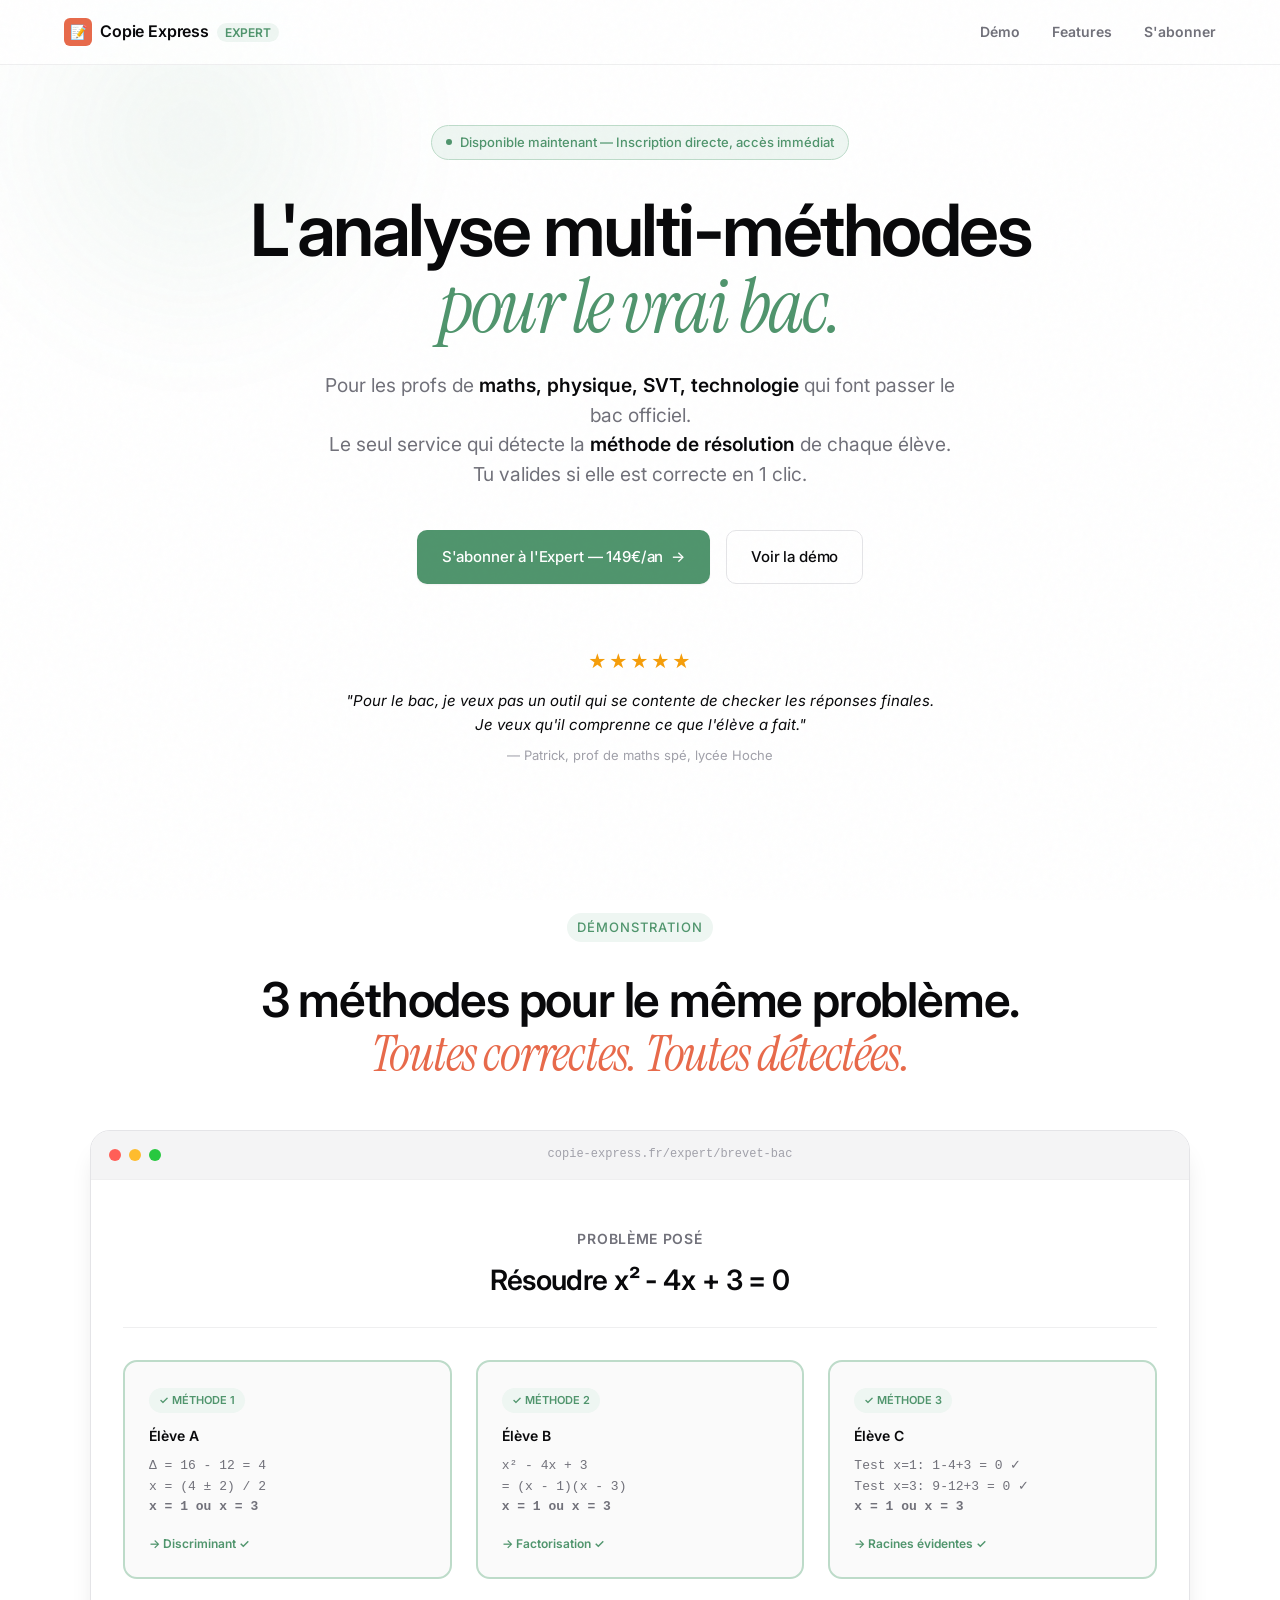
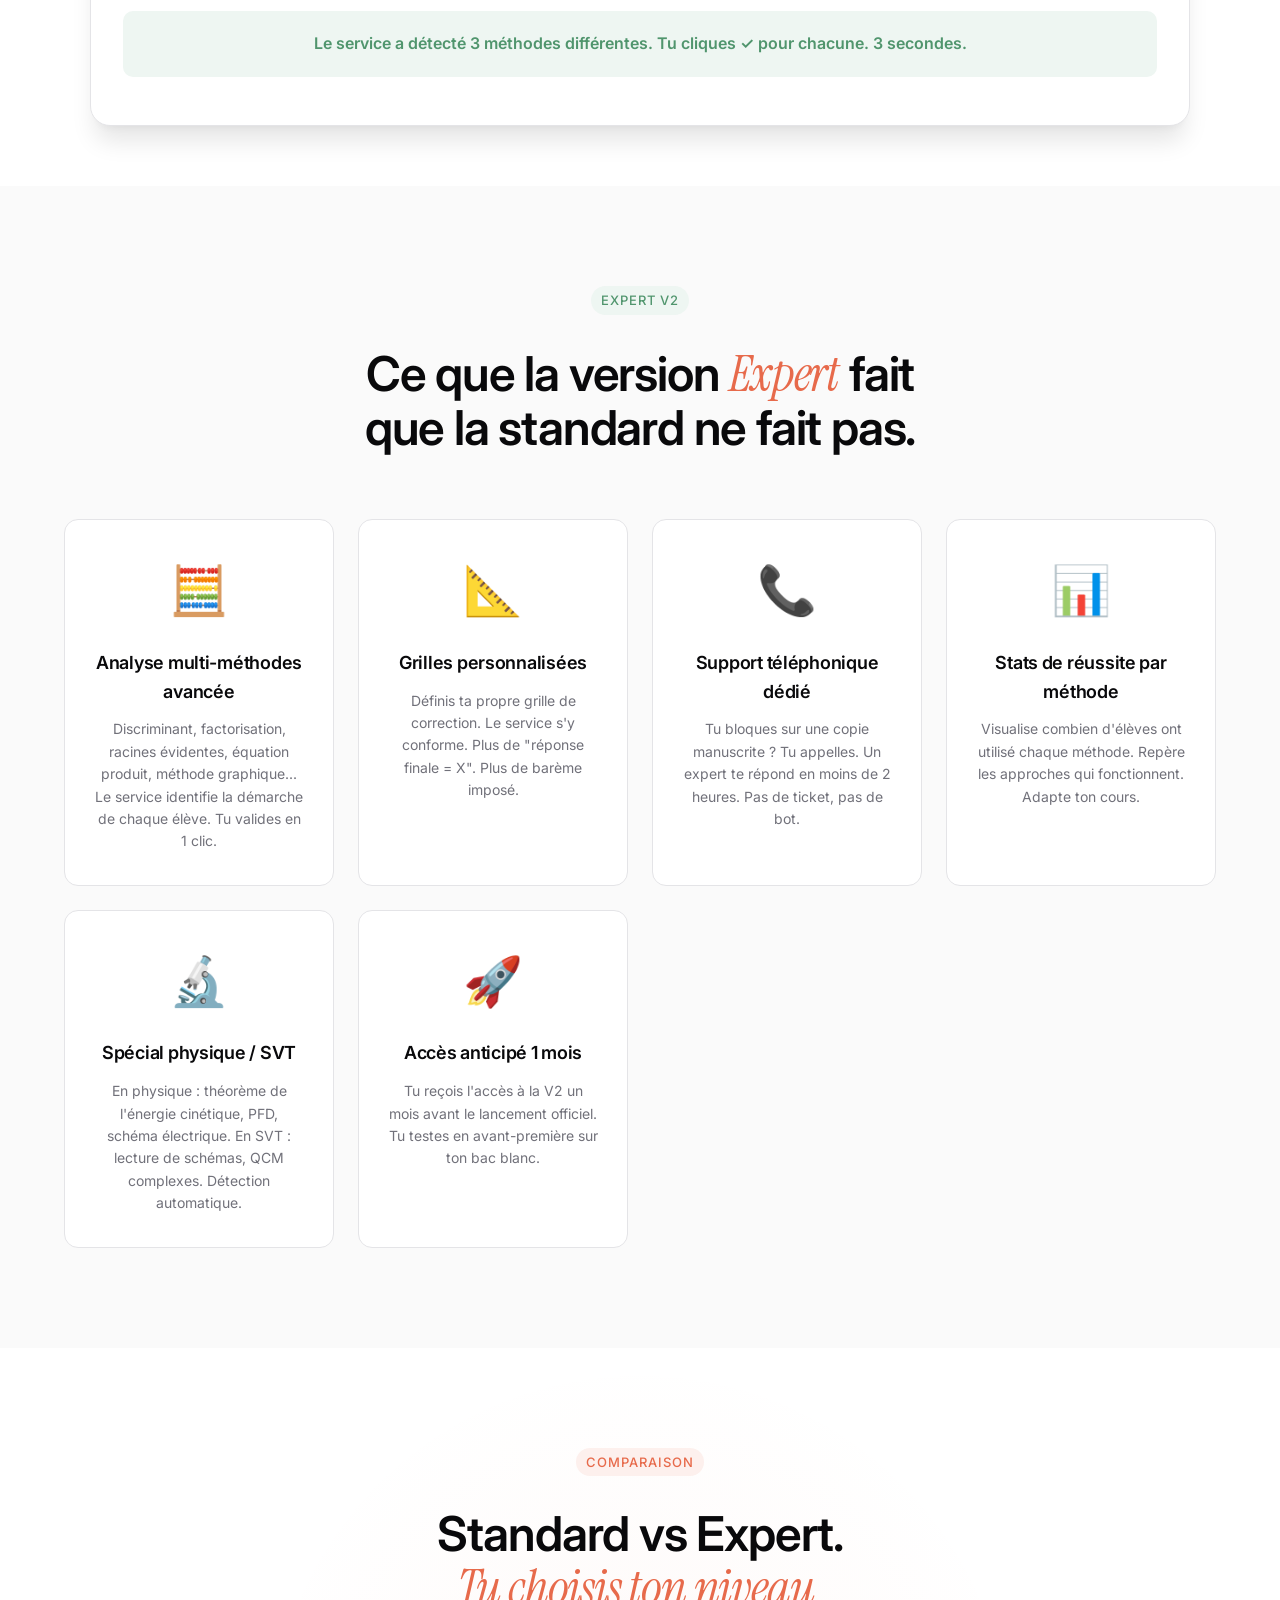
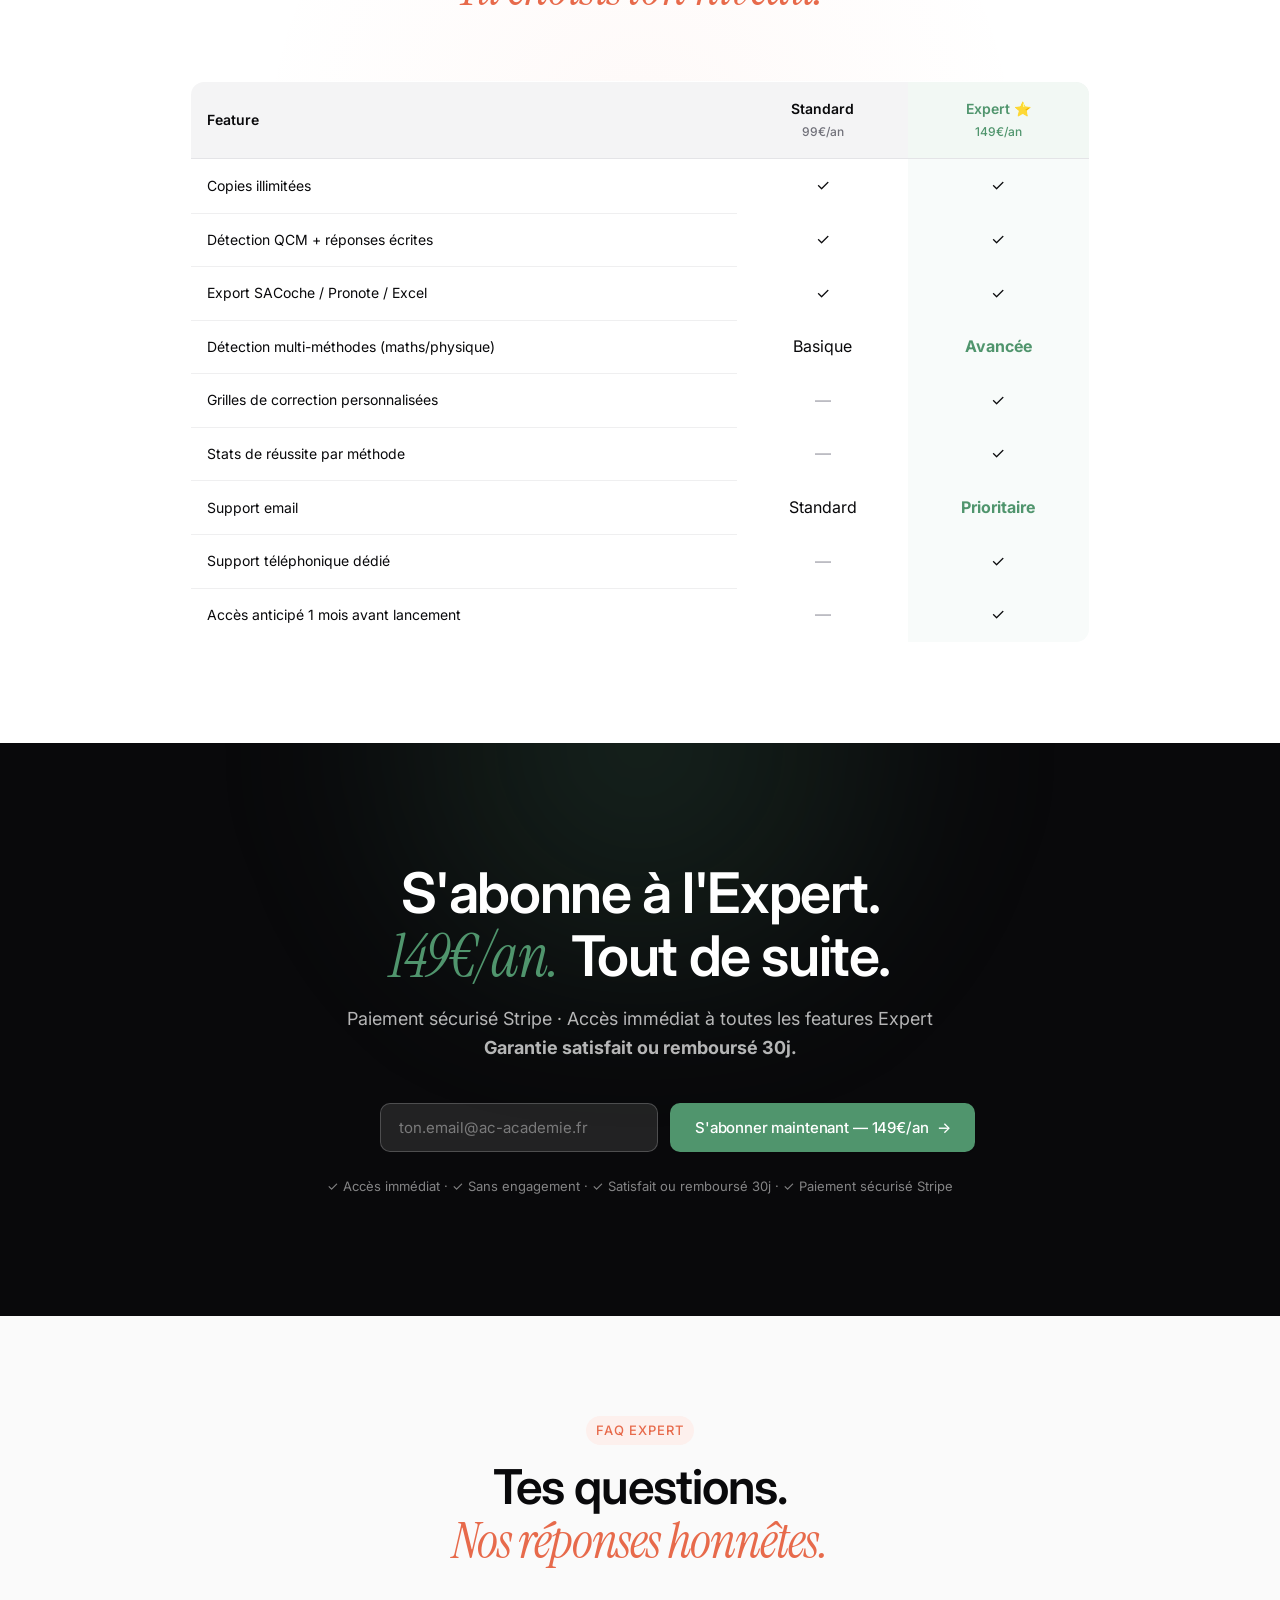
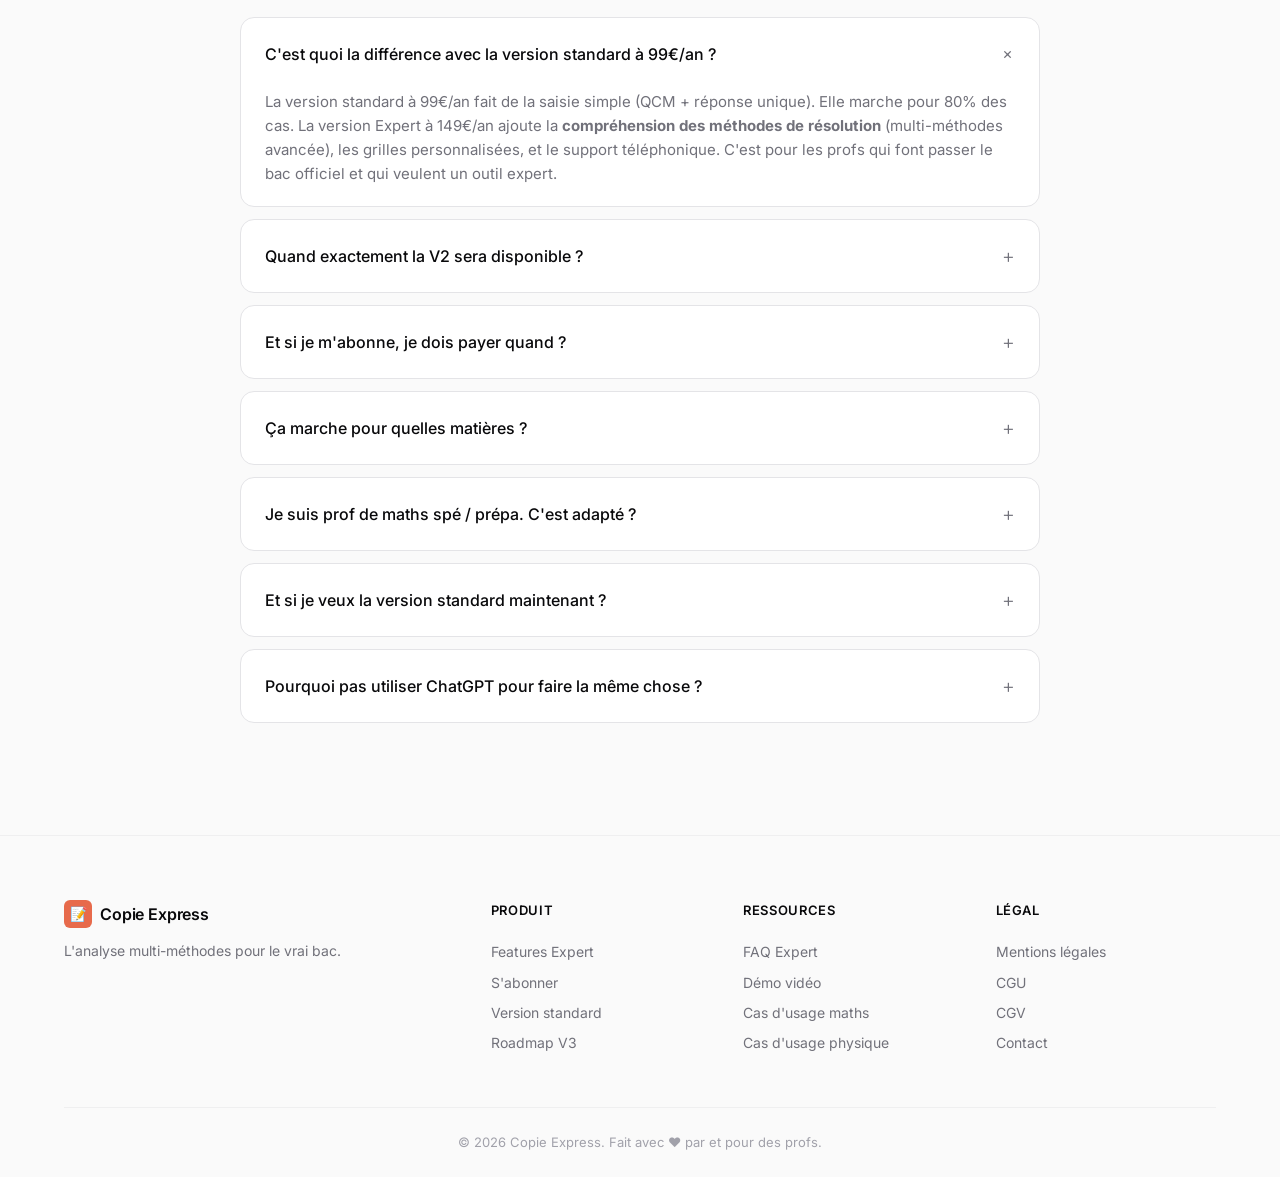
==== commit 7066861f: "LP2 Expert : positionnement 'disponible maintenant' (pas de waitlist) Avant : 'Disponible septembre " ====
--- a/docs/expert.html
+++ b/docs/expert.html
@@ -4,7 +4,7 @@
     <meta charset="UTF-8">
     <meta name="viewport" content="width=device-width, initial-scale=1.0">
     <title>Copie Express Expert — Analyse multi-méthodes pour le bac officiel</title>
-    <meta name="description" content="L'analyse multi-méthodes pour les profs qui font passer le vrai bac. Disponible septembre 2026. Liste d'attente ouverte.">
+    <meta name="description" content="L'analyse multi-méthodes pour les profs qui font passer le vrai bac. Disponible maintenant. Inscription directe.">
     <meta name="theme-color" content="#ffffff">
     <link rel="preconnect" href="https://fonts.googleapis.com">
     <link rel="preconnect" href="https://fonts.gstatic.com" crossorigin>
@@ -25,9 +25,7 @@
             <div class="nav-links">
                 <a href="#mockup">Démo</a>
                 <a href="#features">Features</a>
-                <a href="#waitlist">Liste d'attente</a>
-                <a href="#faq">FAQ</a>
-                <a href="index.html" class="btn btn-secondary btn-sm">← Version standard</a>
+                <a href="#trial">S'abonner</a>
             </div>
         </div>
     </nav>
@@ -37,7 +35,7 @@
         <div class="container">
             <div class="hero-badge reveal" style="background: hsl(145 30% 95%); border-color: hsl(145 30% 80%); color: hsl(var(--sage));">
                 <span class="badge-dot" style="background: hsl(var(--sage));"></span>
-                <span>Disponible septembre 2026 — Accès anticipé pour la liste d'attente</span>
+                <span>Disponible maintenant — Inscription directe, accès immédiat</span>
             </div>
 
             <h1 class="hero-headline reveal">
@@ -52,8 +50,8 @@
             </p>
 
             <div class="hero-actions reveal">
-                <a href="#waitlist" class="btn btn-primary btn-lg" style="background: hsl(var(--sage));">
-                    Rejoindre la liste d'attente (247 profs)
+                <a href="#trial" class="btn btn-primary btn-lg" style="background: hsl(var(--sage));">
+                    S'abonner à l'Expert — 149€/an
                     <span class="btn-arrow">→</span>
                 </a>
                 <a href="#mockup" class="btn btn-secondary btn-lg">
@@ -229,28 +227,34 @@
     </section>
 
     <!-- ===== WAITLIST ===== -->
-    <section id="waitlist" class="final-cta" style="background: hsl(var(--fg));">
+    <section id="trial" class="final-cta" style="background: hsl(var(--fg));">
         <div class="cta-glow" style="background: radial-gradient(circle, hsl(var(--sage) / 0.2) 0%, transparent 60%);"></div>
         <div class="container">
             <h2 class="reveal" style="color: hsl(var(--bg));">
-                Disponible <em style="color: hsl(var(--sage));">septembre 2026</em>
+                S'abonne à l'Expert.<br>
+                <em style="color: hsl(var(--sage));">149€/an.</em> Tout de suite.
             </h2>
             <p class="cta-sub reveal">
-                Le service Expert (analyse multi-méthodes avancée, grilles personnalisées, support téléphonique) sera accessible aux profs qui s'abonnent à la version Standard dès sa sortie. <strong>Pour l'instant, tu peux déjà tester la version Standard sur 10 copies gratuites.</strong>
+                Paiement sécurisé Stripe · Accès immédiat à toutes les features Expert<br>
+                <strong>Garantie satisfait ou remboursé 30j.</strong>
             </p>
 
-            <div class="reveal" style="display: flex; gap: 16px; justify-content: center; flex-wrap: wrap; margin-top: 24px;">
-                <a href="index.html#trial" class="btn btn-primary btn-lg">
-                    Tester la version Standard maintenant
+            <form class="cta-form reveal" novalidate>
+                <input
+                    type="email"
+                    class="cta-input"
+                    placeholder="ton.email@ac-academie.fr"
+                    required
+                    autocomplete="email"
+                >
+                <button type="submit" class="btn btn-primary btn-lg" style="background: hsl(var(--sage)); color: white;">
+                    S'abonner maintenant — 149€/an
                     <span class="btn-arrow">→</span>
-                </a>
-                <button class="btn btn-secondary btn-lg" disabled style="opacity: 0.5; cursor: not-allowed;">
-                    Expert — Bientôt disponible
                 </button>
-            </div>
+            </form>
 
             <p class="cta-note reveal">
-                ✓ Standard dispo maintenant · ✓ Expert septembre 2026 · ✓ Aucun engagement
+                ✓ Accès immédiat · ✓ Sans engagement · ✓ Satisfait ou remboursé 30j · ✓ Paiement sécurisé Stripe
             </p>
         </div>
     </section>
@@ -283,17 +287,17 @@
                         <span class="faq-icon">+</span>
                     </summary>
                     <p>
-                        <strong>Septembre 2026.</strong> Si tu rejoins la liste d'attente, tu reçois l'accès un mois avant, soit <strong>août 2026</strong>. Ça te laisse le temps de tester sur ton bac blanc de septembre / ta rentrée.
-                    </p>
-                </details>
-
-                <details class="faq-item reveal">
-                    <summary>
-                        <span>Et si je rejoins la liste d'attente, je dois payer quand ?</span>
-                        <span class="faq-icon">+</span>
-                    </summary>
-                    <p>
-                        Maintenant : <strong>rien du tout.</strong> Tu rejoins la liste gratuitement. On t'envoie un email quand la V2 est prête. Tu décides à ce moment-là si tu prends l'abonnement Expert à 149€/an ou pas. Aucun paiement avant.
+                        <strong>Disponible immédiatement.</strong> Tu t'abonnes, tu reçois tes identifiants, tu commences à scanner tes copies. Aucune attente.
+                    </p>
+                </details>
+
+                <details class="faq-item reveal">
+                    <summary>
+                        <span>Et si je m'abonne, je dois payer quand ?</span>
+                        <span class="faq-icon">+</span>
+                    </summary>
+                    <p>
+                        <strong>Maintenant.</strong> Tu cliques sur "S'abonner", tu paies 149€/an, tu reçois tes identifiants dans les minutes qui suivent. Tu peux scanner ta première pile dans la foulée.
                     </p>
                 </details>
 
@@ -365,7 +369,7 @@
                     <div>
                         <h4>Produit</h4>
                         <a href="#features">Features Expert</a>
-                        <a href="#waitlist">Liste d'attente</a>
+                        <a href="#trial">S'abonner</a>
                         <a href="index.html">Version standard</a>
                         <a href="#">Roadmap V3</a>
                     </div>
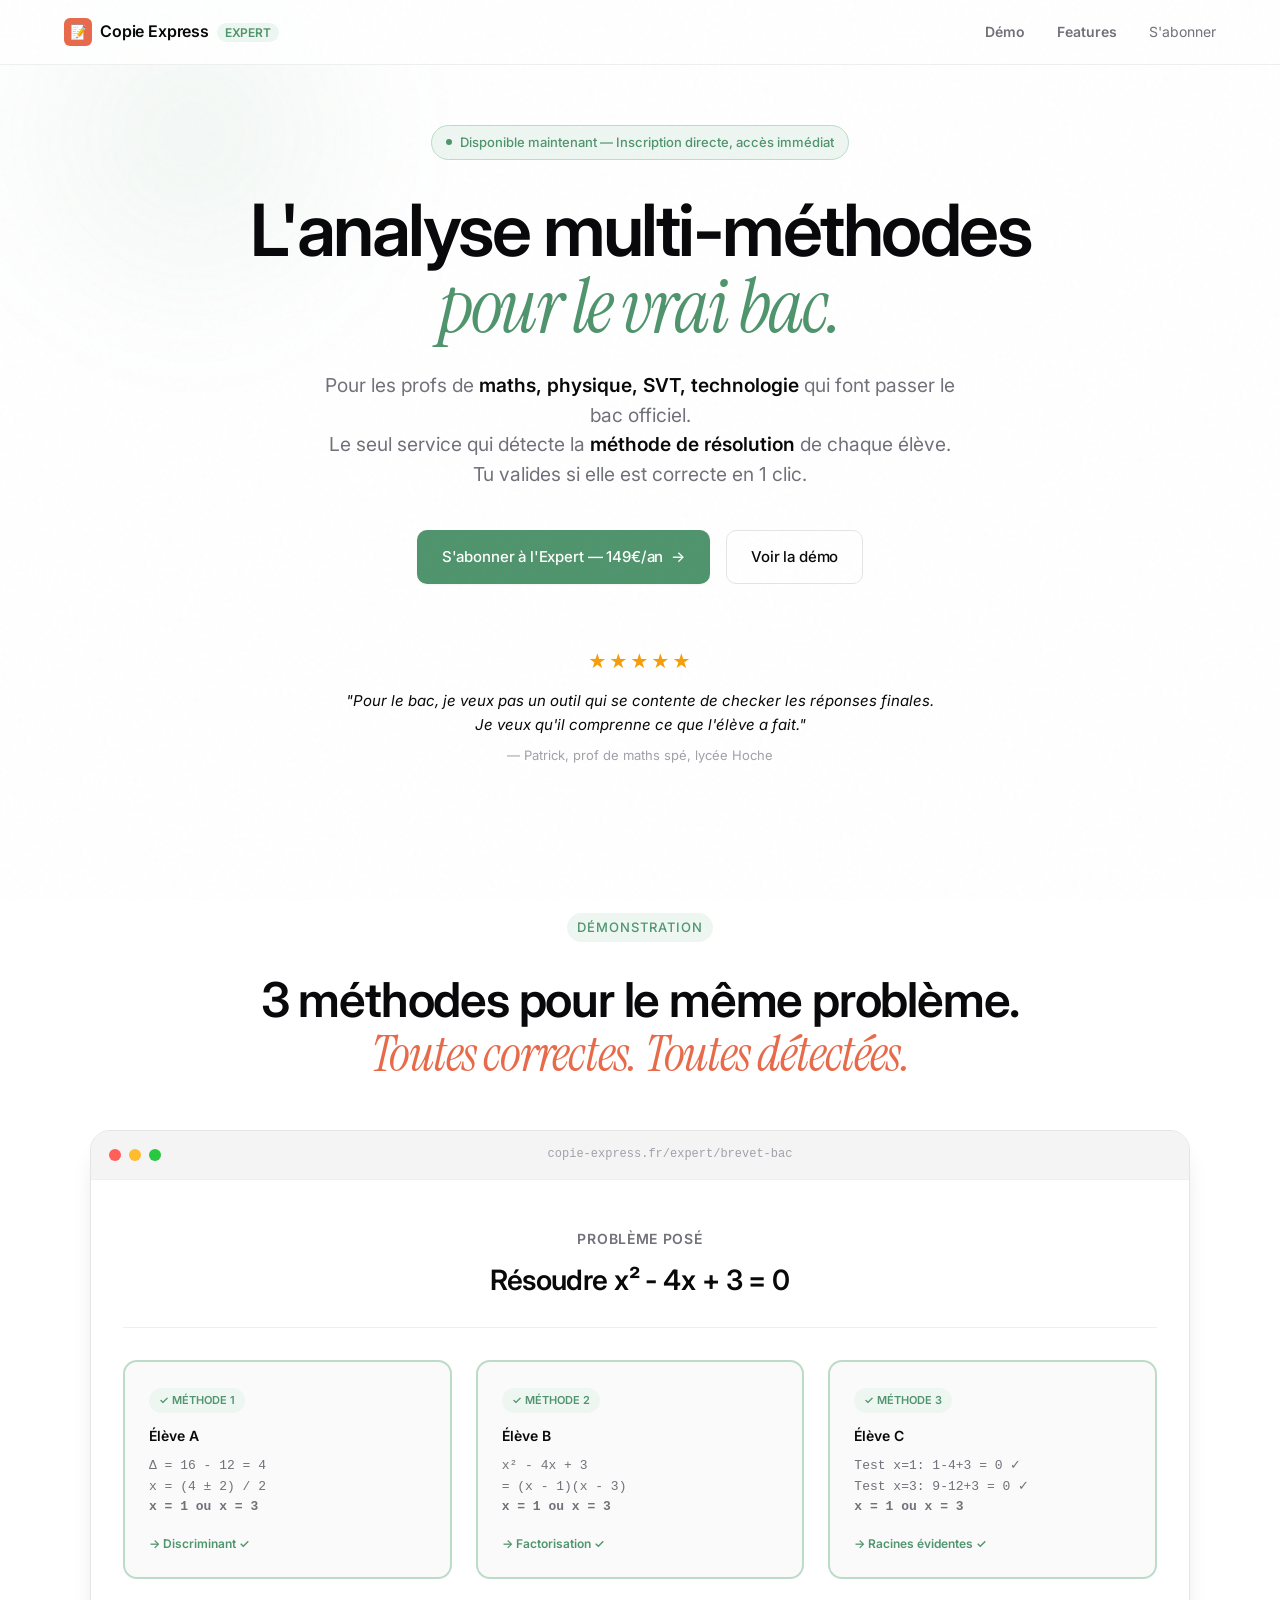
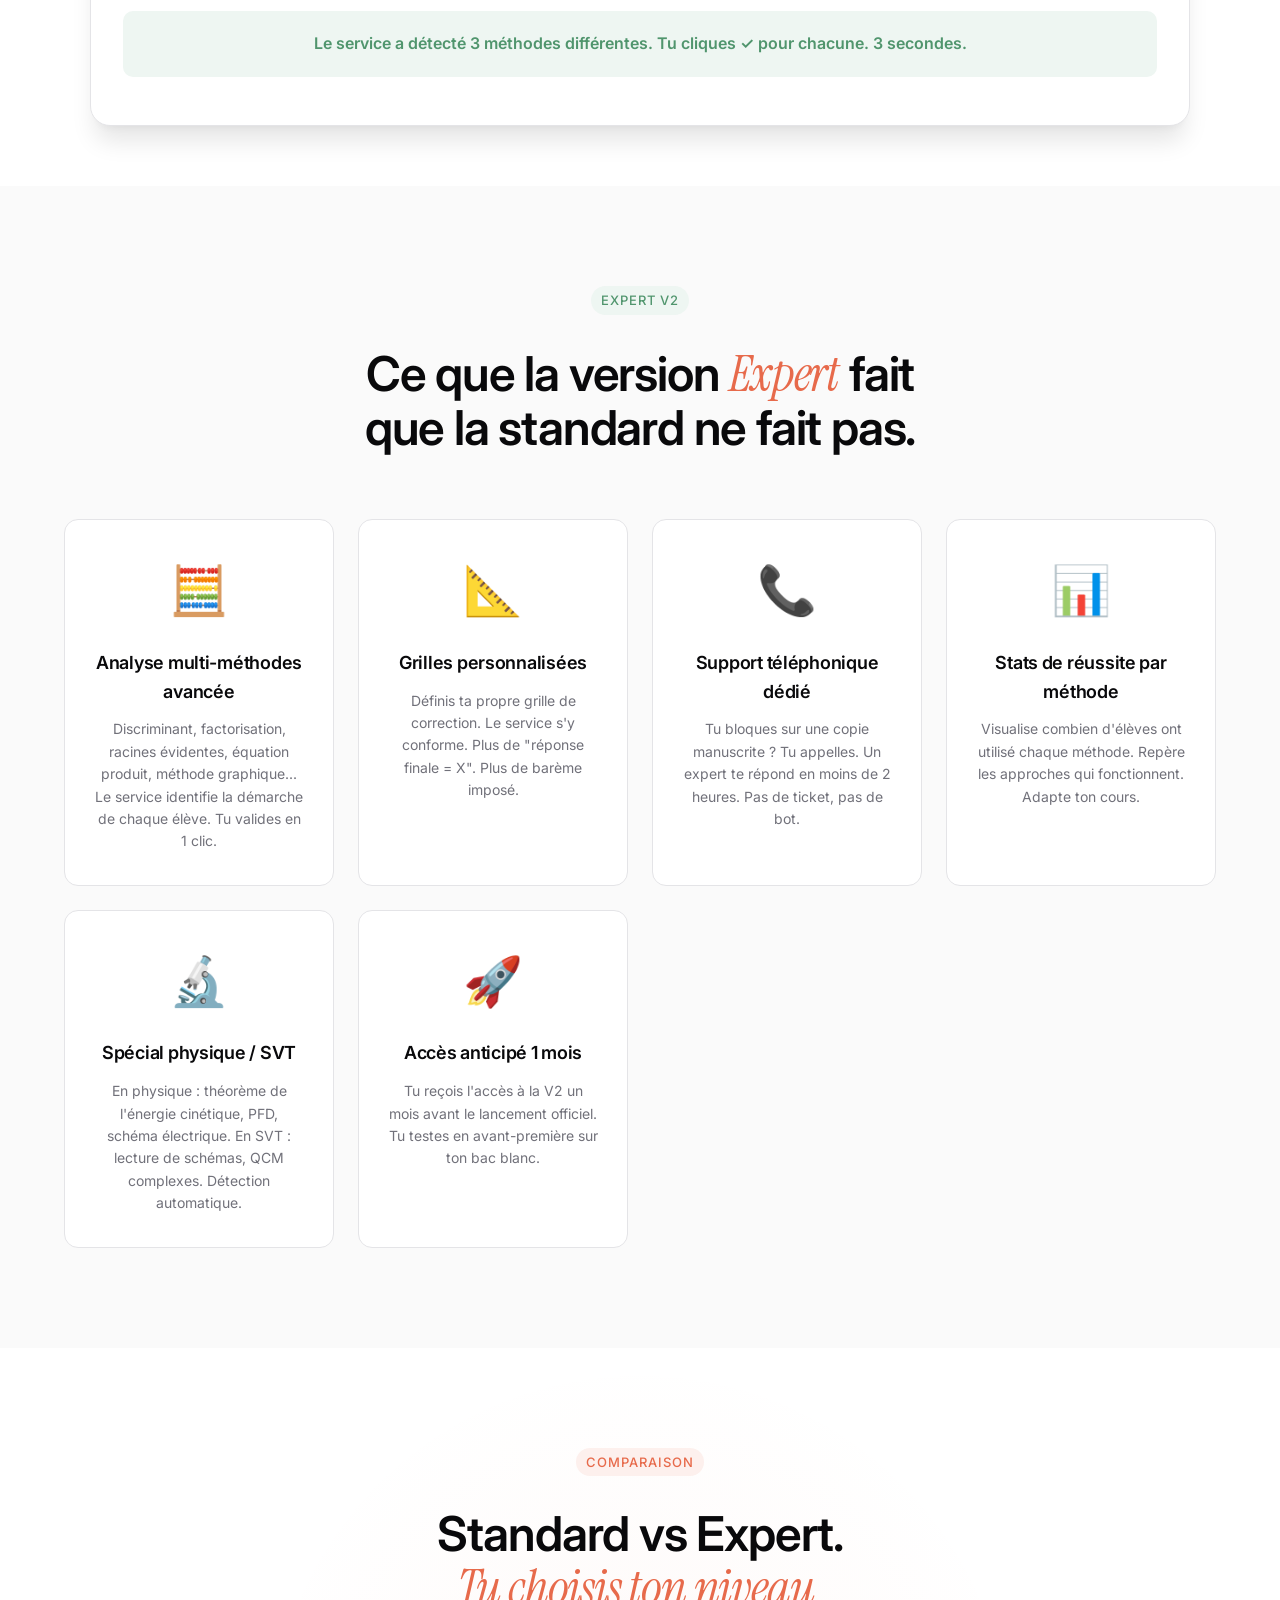
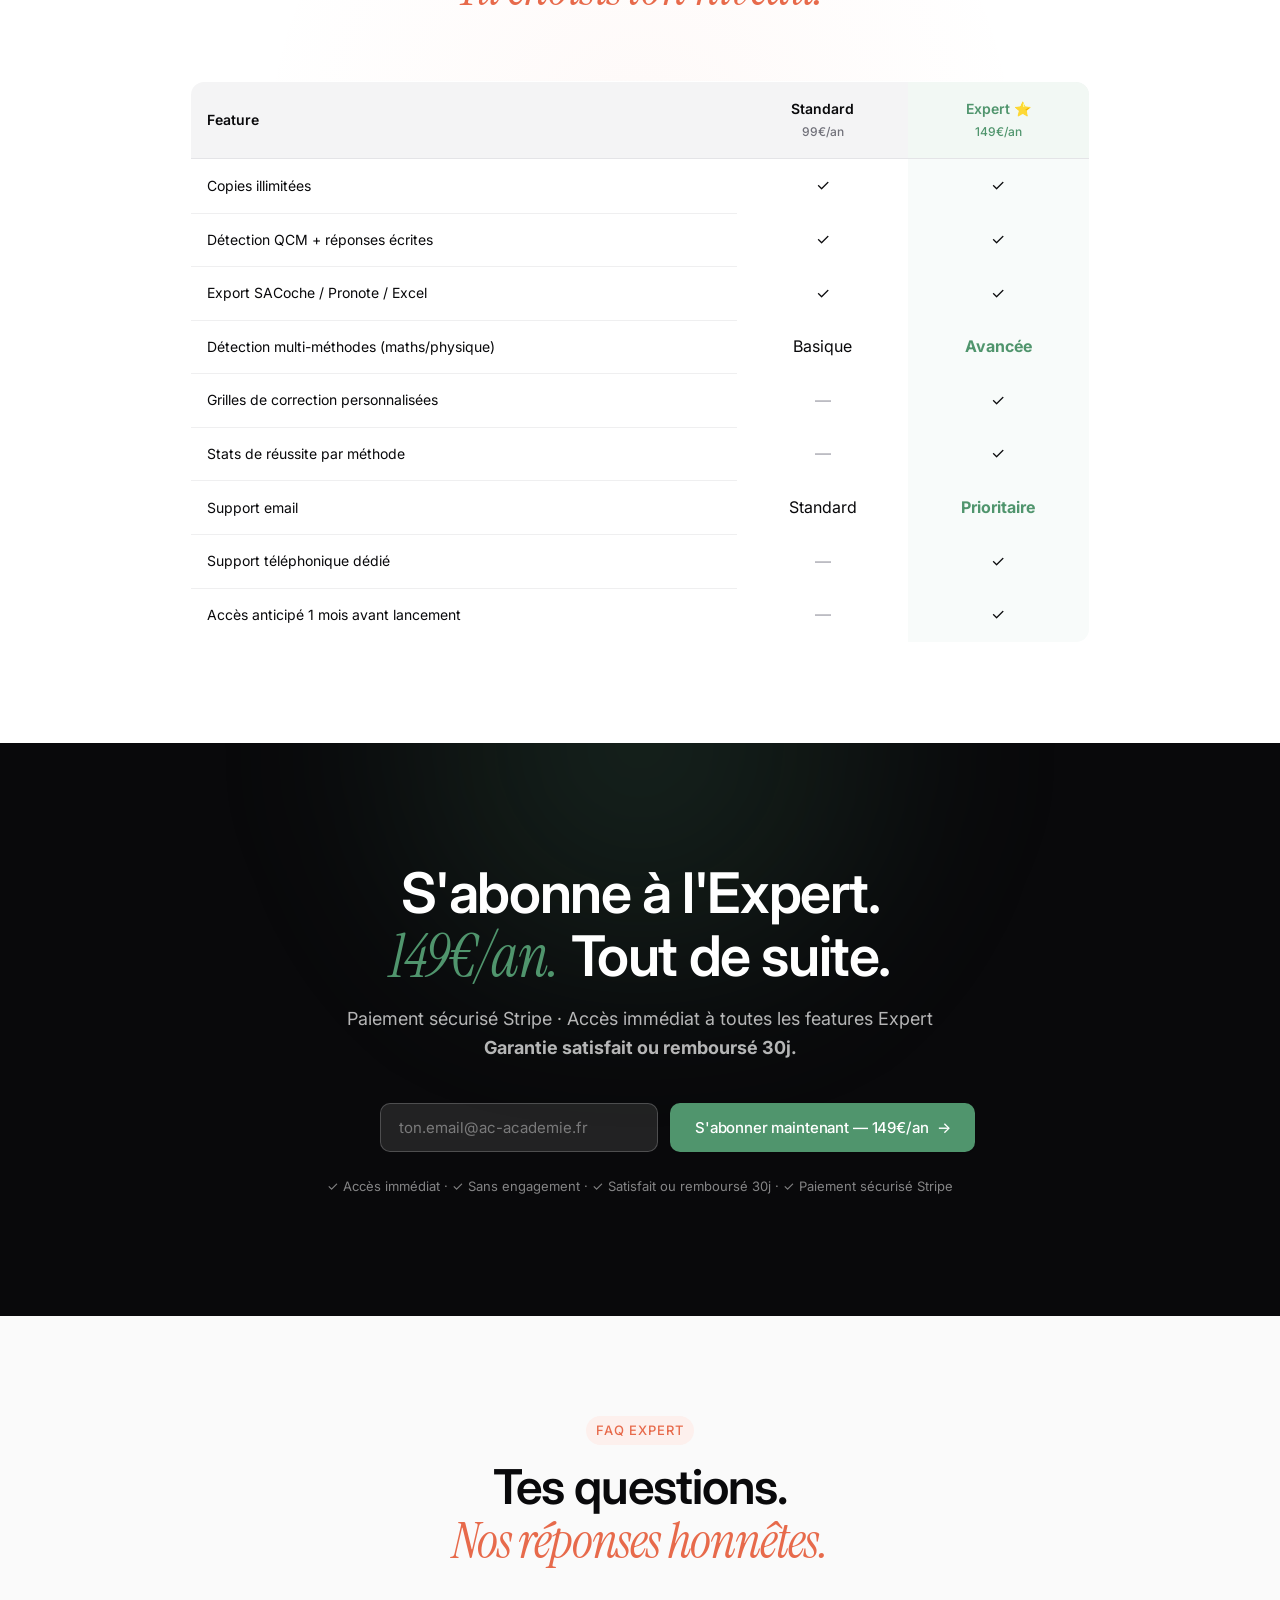
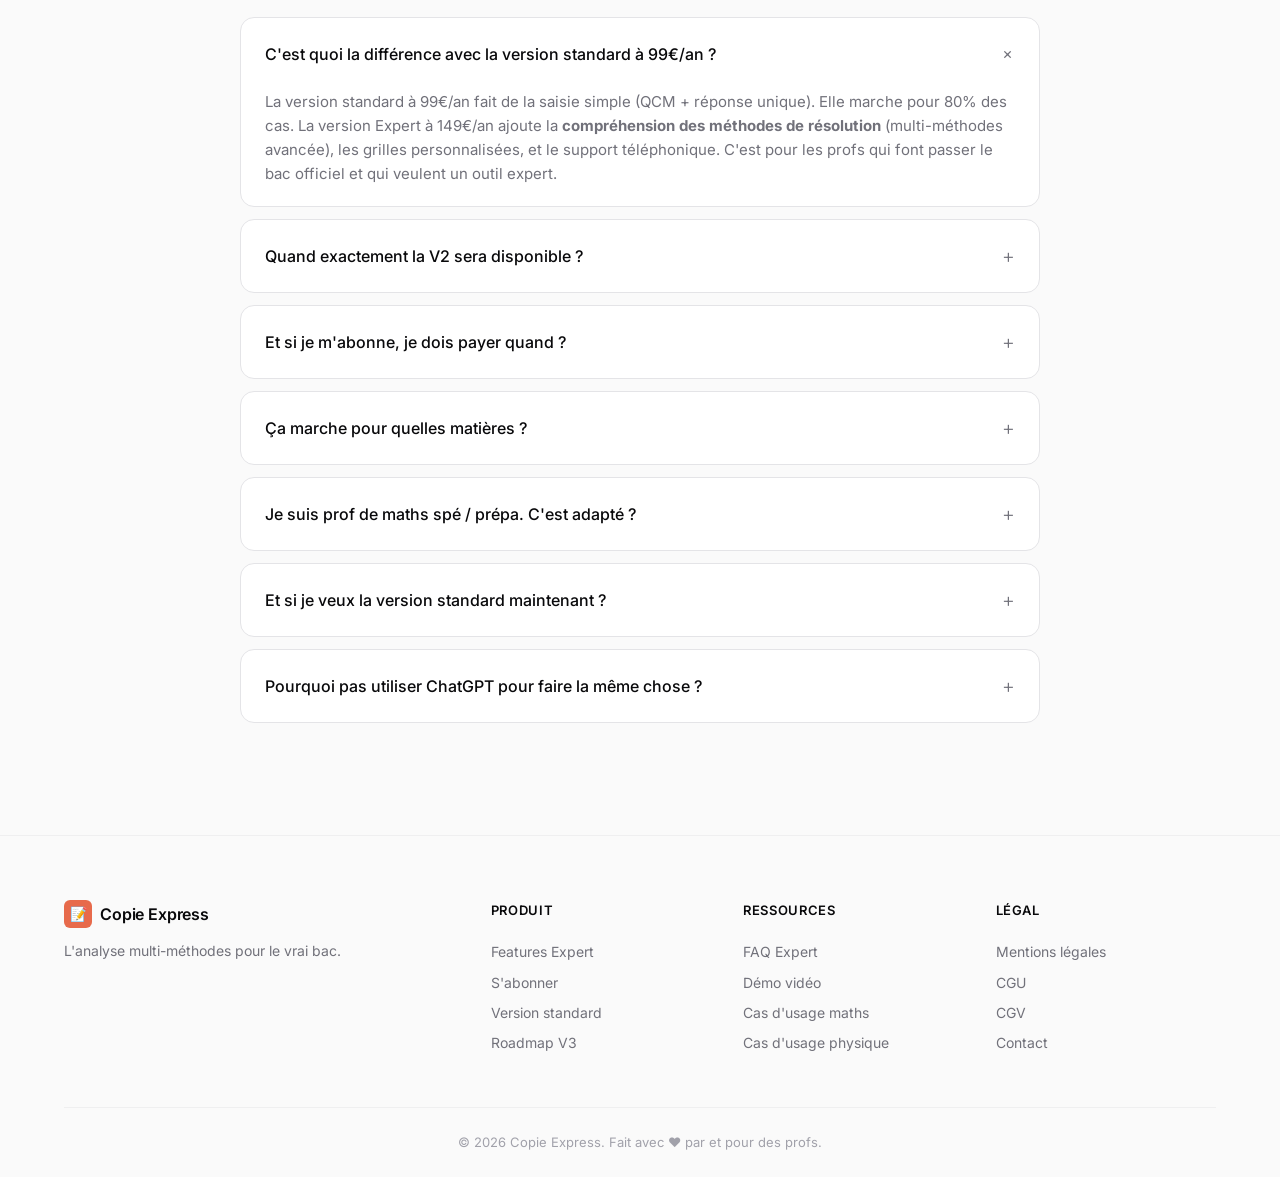
==== commit 2f7a4659: "LP : CTA redirigent vers la Vercel app ## Modifications  ### docs/index.html (LP principale) - 4 hre" ====
--- a/docs/expert.html
+++ b/docs/expert.html
@@ -25,7 +25,7 @@
             <div class="nav-links">
                 <a href="#mockup">Démo</a>
                 <a href="#features">Features</a>
-                <a href="#trial">S'abonner</a>
+                <a href="https://copie-express-v1.vercel.app/signup?plan=expert_yearly&utm_source=expert_lp">S'abonner</a>
             </div>
         </div>
     </nav>
@@ -50,7 +50,7 @@
             </p>
 
             <div class="hero-actions reveal">
-                <a href="#trial" class="btn btn-primary btn-lg" style="background: hsl(var(--sage));">
+                <a href="https://copie-express-v1.vercel.app/signup?plan=expert_yearly&utm_source=expert_lp" class="btn btn-primary btn-lg" style="background: hsl(var(--sage));">
                     S'abonner à l'Expert — 149€/an
                     <span class="btn-arrow">→</span>
                 </a>
@@ -369,7 +369,7 @@
                     <div>
                         <h4>Produit</h4>
                         <a href="#features">Features Expert</a>
-                        <a href="#trial">S'abonner</a>
+                        <a href="https://copie-express-v1.vercel.app/signup?plan=expert_yearly&utm_source=expert_lp">S'abonner</a>
                         <a href="index.html">Version standard</a>
                         <a href="#">Roadmap V3</a>
                     </div>
